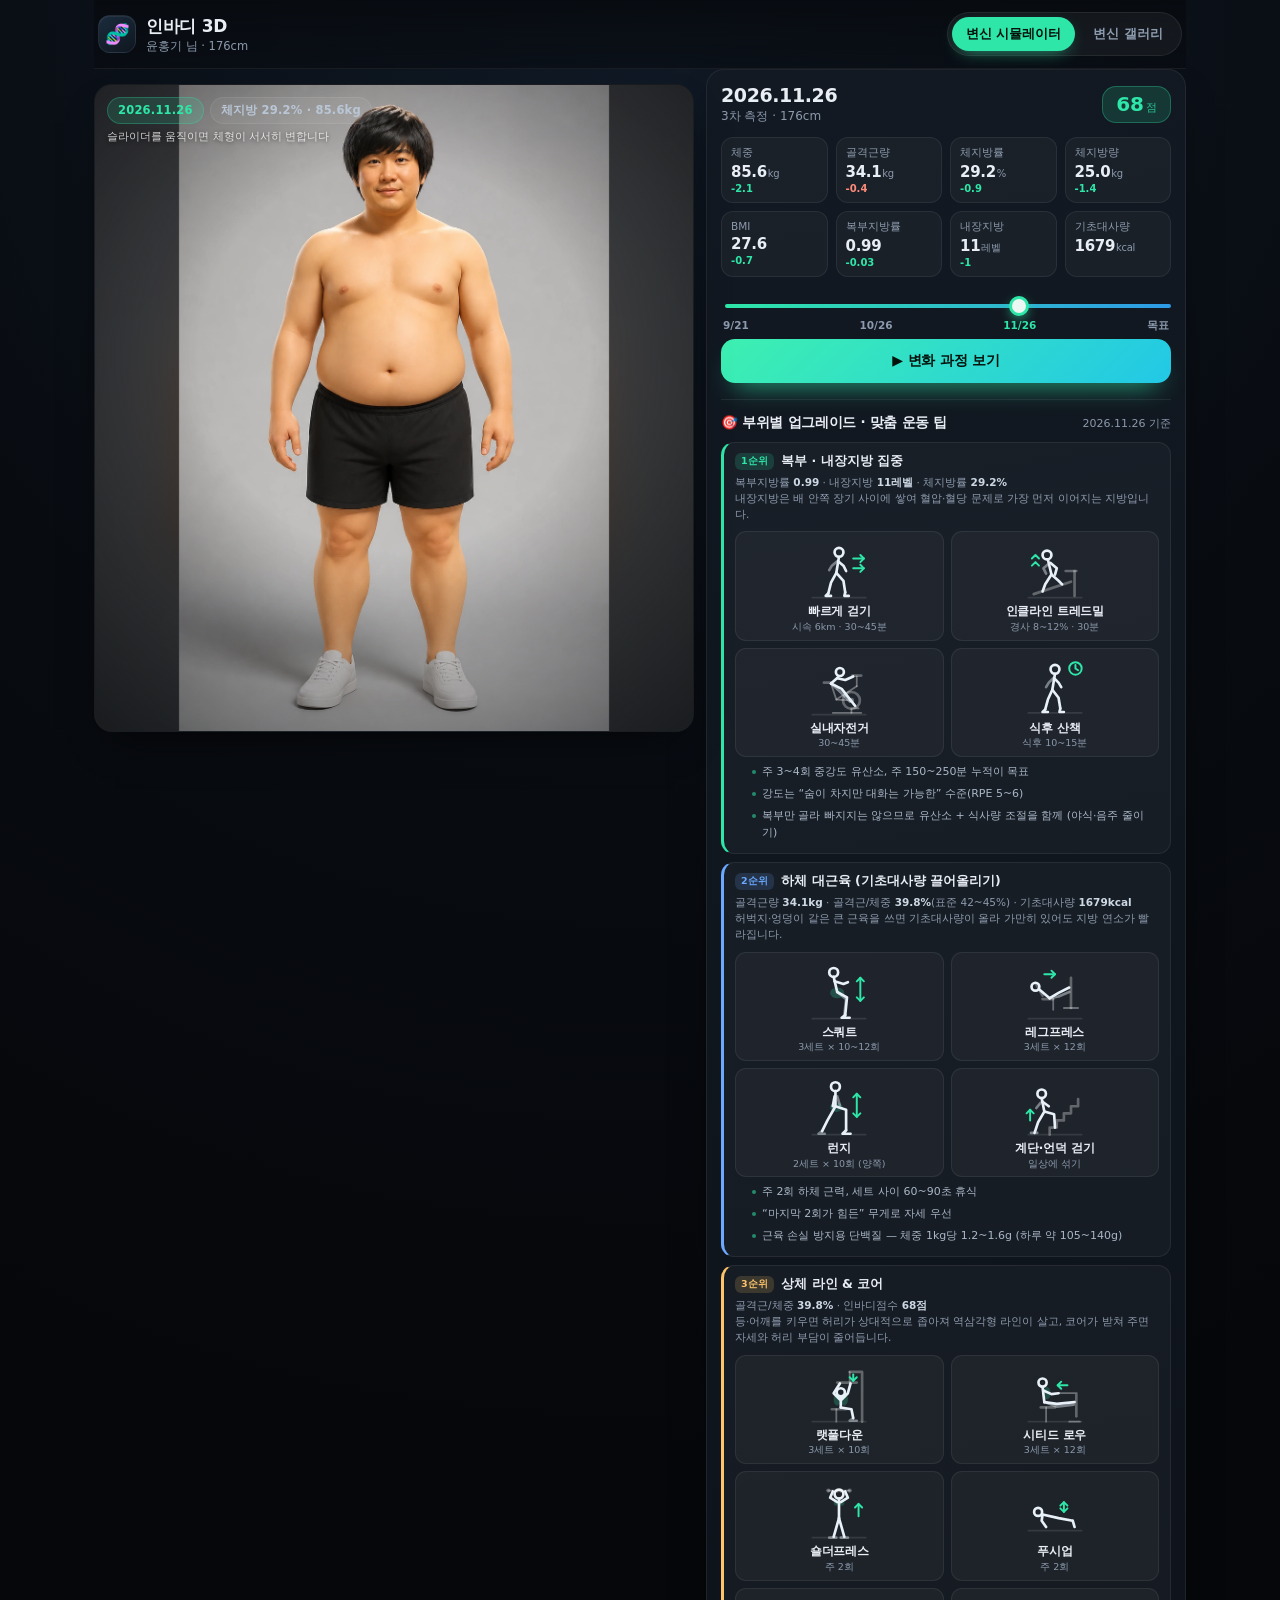
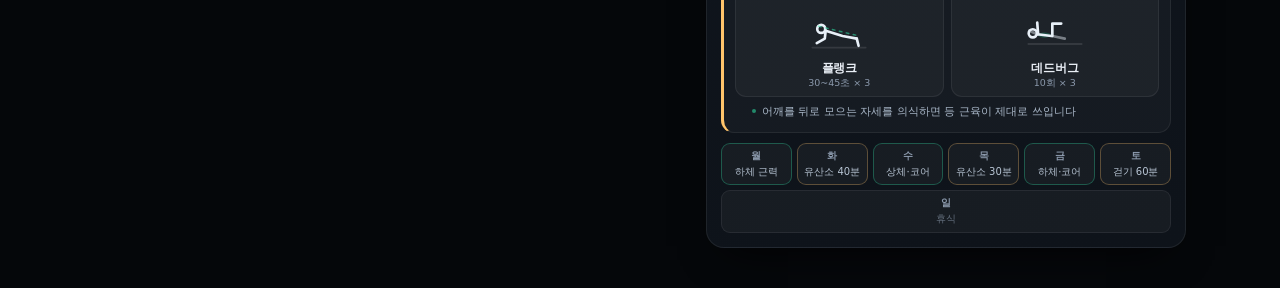
==== index.html @ 856c066e "운동 일러스트 자세 다듬기(자전거·걷기·랫풀다운), 그래프 눈금 정리" ====
<!DOCTYPE html>
<html lang="ko">
<head>
<meta charset="utf-8" />
<meta name="viewport" content="width=device-width, initial-scale=1, viewport-fit=cover" />
<title>인바디 3D · 윤홍기</title>
<meta name="description" content="인바디 기록을 체형 이미지 변화와 변신 갤러리로 확인하는 개인 대시보드" />
<meta name="theme-color" content="#0a0d12" />
<link rel="manifest" href="manifest.json" />
<link rel="icon" href="assets/icon-192.png" />
<link rel="apple-touch-icon" href="assets/apple-touch-icon.png" />
<meta name="apple-mobile-web-app-capable" content="yes" />
<meta name="apple-mobile-web-app-status-bar-style" content="black-translucent" />
<link rel="stylesheet" href="styles.css?v=66" />
</head>
<body>
<div class="app">
  <header class="topbar">
    <div class="brand">
      <div class="logo">🧬</div>
      <div class="brand-text">
        <h1>인바디 3D</h1>
        <p id="brand-sub">윤홍기 님 · 176cm</p>
      </div>
    </div>
    <nav class="tabs" role="tablist">
      <button class="tab active" data-tab="model" role="tab">변신 시뮬레이터</button>
      <button class="tab" data-tab="gallery" role="tab">변신 갤러리</button>
    </nav>
  </header>

  <main>
    <!-- ============ MODE 1 : 변신 시뮬레이터 ============ -->
    <section class="view active" id="view-model">
      <div class="stage" id="stage" data-phase="before">
        <div class="figure" id="figure">
          <img class="figure-ambient" src="assets/body-current.webp" alt="" aria-hidden="true" draggable="false" />
          <img class="figure-img before" src="assets/body-current.webp" alt="9/21·10/26·11/26 체형 이미지" draggable="false" />
          <img class="figure-img after" id="figure-goal" src="assets/body-goal.webp" alt="목표 체형 이미지" draggable="false" />
        </div>
        <div class="stage-overlay">
          <div class="chip-row">
            <span class="pill" id="pill-date">2026.11.26</span>
            <span class="pill ghost" id="pill-shape">체지방 29.2% · 85.6kg</span>
          </div>
          <div class="hint" id="figure-hint">슬라이더를 움직이면 체형이 서서히 변합니다</div>
        </div>
        <div class="loader" id="loader"><span class="spinner"></span>체형 이미지 준비 중…</div>
      </div>

      <div class="panel">
        <div class="record-head">
          <div>
            <div class="record-date" id="record-date">2026.11.26</div>
            <div class="record-label" id="record-label">3차 측정</div>
          </div>
          <div class="score-ring" id="score-ring"><b id="score-value">68</b><span>점</span></div>
        </div>

        <div class="stats" id="stats"></div>

        <div class="timeline">
          <input type="range" id="date-slider" min="0" max="3" step="0.001" value="2" aria-label="날짜 선택" />
          <div class="timeline-labels" id="timeline-labels"></div>
        </div>

        <button class="primary" id="play">▶ 변화 과정 보기</button>

        <div class="tips-card">
          <div class="tips-head">
            <h2>🎯 부위별 업그레이드 · 맞춤 운동 팁</h2>
            <span class="muted" id="tips-for"></span>
          </div>
          <div class="tips-list" id="tips-list"></div>
          <div class="week" id="week-plan"></div>
        </div>
      </div>
    </section>

    <!-- ============ MODE 2 : GALLERY ============ -->
    <section class="view" id="view-gallery">
      <div class="card compare-card">
        <div class="card-head">
          <h2>비포 / 애프터</h2>
          <span class="muted" id="compare-range">87.7kg · 30.1% → 75.0kg · 17.5%</span>
        </div>
        <div class="compare" id="compare" data-side="even">
          <img class="compare-img after" src="assets/body-goal.webp" alt="목표 체형 이미지" draggable="false" />
          <div class="compare-clip" id="compare-clip">
            <img class="compare-img before" src="assets/body-current.webp" alt="현재 체형 이미지" draggable="false" />
          </div>
          <div class="compare-tag before" id="tag-before">비포 87.7kg <em>→</em></div>
          <div class="compare-tag after" id="tag-after"><em>←</em> 애프터 75.0kg</div>
          <div class="compare-handle" id="compare-handle"><span></span></div>
        </div>
        <p class="caption" id="compare-hint">손잡이를 <b>오른쪽으로 밀면 비포(지금 체형)</b>가, <b>왼쪽으로 밀면 애프터(목표 체형)</b>가 넓게 보입니다.</p>
      </div>

      <div class="card">
        <div class="card-head">
          <h2>수치 비교</h2>
          <span class="muted">9/21 → 10/26 → 11/26 → 목표</span>
        </div>
        <div class="table-wrap">
          <table class="cmp-table" id="cmp-table"></table>
        </div>
        <div class="chart-block">
          <div class="chart-head">
            <h3>변화 그래프</h3>
            <span class="muted">지표를 눌러 전환</span>
          </div>
          <div class="chart-tabs" id="chart-tabs" role="tablist"></div>
          <div class="chart-plot" id="chart-plot"></div>
          <div class="chart-sum" id="chart-sum"></div>
        </div>
      </div>

      <div class="card">
        <div class="card-head">
          <h2>날짜별 카드</h2>
          <span class="muted" id="card-count"></span>
        </div>
        <div class="gallery" id="gallery"></div>
      </div>

      <div class="card">
        <div class="card-head">
          <h2>내 기록</h2>
          <div class="row-gap">
            <button class="ghost-btn" id="export-btn">JSON 내보내기</button>
            <button class="ghost-btn" id="add-btn">+ 추가</button>
          </div>
        </div>
        <ul class="record-list" id="record-list"></ul>
        <p class="caption">추가한 기록은 이 기기(localStorage)에 저장됩니다. 내보낸 JSON은 <code>data.json</code>에 붙여 넣으면 모든 기기에 반영됩니다.</p>
      </div>
    </section>
  </main>
</div>

<!-- ============ ADD RECORD SHEET ============ -->
<div class="sheet-backdrop hidden" id="sheet-backdrop">
  <div class="sheet" id="sheet">
    <div class="sheet-head">
      <h2>새 인바디 기록</h2>
      <button class="icon-btn" id="sheet-close" aria-label="닫기">✕</button>
    </div>
    <form id="record-form">
      <label>측정일 <input type="date" name="date" required /></label>
      <div class="grid2">
        <label>체중 (kg) <input type="number" step="0.1" name="weight" required placeholder="85.6" /></label>
        <label>골격근량 (kg) <input type="number" step="0.1" name="skeletalMuscle" required placeholder="34.1" /></label>
        <label>체지방률 (%) <input type="number" step="0.1" name="bodyFatPct" required placeholder="29.2" /></label>
        <label>체지방량 (kg) <input type="number" step="0.1" name="bodyFatMass" placeholder="25.0" /></label>
        <label>BMI <input type="number" step="0.1" name="bmi" placeholder="27.6" /></label>
        <label>인바디점수 <input type="number" step="1" name="score" placeholder="68" /></label>
        <label>복부지방률 <input type="number" step="0.01" name="waistRatio" placeholder="0.99" /></label>
        <label>내장지방레벨 <input type="number" step="1" name="visceralFat" placeholder="11" /></label>
        <label>기초대사량 (kcal) <input type="number" step="1" name="bmr" placeholder="1679" /></label>
      </div>
      <p class="form-hint">비워 둔 항목은 체지방률로 추정해 화면 수치에 반영합니다.</p>
      <button class="primary" type="submit">기록 저장</button>
    </form>
  </div>
</div>

<div class="toast" id="toast"></div>

<script type="module" src="app.js?v=66"></script>
</body>
</html>
---- styles.css ----
:root {
  --bg: #080b10;
  --bg-2: #0e131a;
  --card: #121922;
  --card-2: #172130;
  --line: rgba(255, 255, 255, 0.07);
  --text: #e9eef5;
  --muted: #8c9aad;
  --mint: #2ee6a8;
  --mint-dim: rgba(46, 230, 168, 0.15);
  --coral: #ff8a7a;
  --blue: #6aa9ff;
  --radius: 18px;
  --shadow: 0 18px 40px -20px rgba(0, 0, 0, 0.9);
}

* { box-sizing: border-box; -webkit-tap-highlight-color: transparent; }

html, body {
  margin: 0;
  padding: 0;
  background: radial-gradient(120% 80% at 50% 0%, #101a26 0%, var(--bg) 55%, #05070a 100%);
  color: var(--text);
  font-family: "Pretendard", "Apple SD Gothic Neo", "Noto Sans KR", system-ui, -apple-system, Segoe UI, Roboto, sans-serif;
  min-height: 100%;
  -webkit-font-smoothing: antialiased;
}

body { padding-bottom: env(safe-area-inset-bottom); }

.app { max-width: 1120px; margin: 0 auto; padding: 0 14px 40px; }

/* ---------- top bar ---------- */
.topbar {
  position: sticky;
  top: 0;
  z-index: 20;
  display: flex;
  align-items: center;
  justify-content: space-between;
  gap: 12px;
  padding: calc(12px + env(safe-area-inset-top)) 4px 12px;
  backdrop-filter: blur(14px);
  background: linear-gradient(180deg, rgba(8, 11, 16, 0.94), rgba(8, 11, 16, 0.55));
  border-bottom: 1px solid var(--line);
}

.brand { display: flex; align-items: center; gap: 10px; min-width: 0; }
.logo {
  width: 38px; height: 38px; border-radius: 12px;
  display: grid; place-items: center; font-size: 20px;
  background: linear-gradient(145deg, #1b2c3d, #0f1720);
  border: 1px solid var(--line);
  box-shadow: inset 0 1px 0 rgba(255,255,255,0.06);
}
.brand-text h1 { margin: 0; font-size: 17px; letter-spacing: -0.3px; }
.brand-text p { margin: 1px 0 0; font-size: 11.5px; color: var(--muted); }

.tabs { display: flex; gap: 4px; padding: 4px; border-radius: 999px; background: rgba(255,255,255,0.05); border: 1px solid var(--line); }
.tab {
  border: 0; background: transparent; color: var(--muted);
  font: inherit; font-size: 13px; font-weight: 600;
  padding: 8px 14px; border-radius: 999px; cursor: pointer; white-space: nowrap;
  transition: color .18s, background .18s;
}
.tab.active { color: #04120c; background: var(--mint); box-shadow: 0 6px 18px -8px rgba(46,230,168,0.8); }

/* ---------- views ---------- */
.view { display: none; animation: fade .28s ease; }
.view.active { display: block; }
@keyframes fade { from { opacity: 0; transform: translateY(6px); } to { opacity: 1; transform: none; } }

/* ---------- 뷰어 stage (체형 이미지 변신) ---------- */
#view-model.active { display: grid; gap: 12px; }

.stage {
  position: relative;
  height: 52vh;
  min-height: 320px;
  border-radius: var(--radius);
  overflow: hidden;
  background: radial-gradient(65% 65% at 50% 30%, #16212e 0%, #0b1017 60%, #070a0e 100%);
  border: 1px solid var(--line);
  box-shadow: var(--shadow);
}
/* 체형 이미지: 같은 프레임의 두 이미지를 겹쳐 두고 opacity로 변신 */
.figure { position: absolute; inset: 0; overflow: hidden; }
.figure-ambient {
  position: absolute; inset: -10%;
  width: 120%; height: 120%;
  object-fit: cover; object-position: center 30%;
  filter: blur(26px) saturate(1.05) brightness(0.5);
  transform: scale(1.04);
  opacity: 0.6;
  pointer-events: none;
}
.figure::after {
  content: ""; position: absolute; inset: 0;
  background: radial-gradient(78% 72% at 50% 42%, rgba(7,10,14,0) 42%, rgba(7,10,14,0.6) 100%);
  pointer-events: none;
}
.figure-img {
  position: absolute; inset: 0;
  width: 100%; height: 100%;
  object-fit: contain; object-position: center bottom;
  transform-origin: 50% 94%;
  animation: breathe 6.4s ease-in-out infinite;
  will-change: opacity, transform;
  user-select: none; -webkit-user-drag: none;
}
.figure-img.after { opacity: 0; }
@keyframes breathe {
  0%, 100% { transform: scale(1) translateY(0); }
  50% { transform: scale(1.006) translateY(-0.25%); }
}
@media (prefers-reduced-motion: reduce) { .figure-img { animation: none; } }

.stage-overlay { position: absolute; inset: 12px 12px auto 12px; display: flex; flex-direction: column; gap: 6px; pointer-events: none; }
.chip-row { display: flex; gap: 6px; flex-wrap: wrap; }
.pill {
  font-size: 11.5px; font-weight: 700; letter-spacing: .2px;
  padding: 5px 10px; border-radius: 999px;
  background: rgba(46,230,168,0.14); color: var(--mint);
  border: 1px solid rgba(46,230,168,0.28);
}
.pill.ghost { background: rgba(255,255,255,0.05); color: #b9c6d6; border-color: var(--line); }
.hint { font-size: 10.5px; color: rgba(255,255,255,0.78); text-shadow: 0 1px 4px rgba(0,0,0,0.6); }

.loader {
  position: absolute; inset: 0; display: grid; place-items: center; gap: 10px;
  grid-auto-flow: row; align-content: center;
  font-size: 12.5px; color: var(--muted);
  background: rgba(7, 10, 14, 0.72);
  transition: opacity .5s; pointer-events: none;
}
.loader.hidden { opacity: 0; visibility: hidden; transition: opacity .5s, visibility .5s; }
.spinner {
  width: 26px; height: 26px; border-radius: 50%;
  border: 2px solid rgba(255,255,255,0.12); border-top-color: var(--mint);
  animation: spin 0.9s linear infinite;
}
@keyframes spin { to { transform: rotate(360deg); } }

/* ---------- panel ---------- */
.panel {
  background: linear-gradient(170deg, var(--card), var(--bg-2));
  border: 1px solid var(--line);
  border-radius: var(--radius);
  padding: 14px;
  box-shadow: var(--shadow);
}

.record-head { display: flex; align-items: center; justify-content: space-between; gap: 10px; margin-bottom: 12px; }
.record-date { font-size: 19px; font-weight: 800; letter-spacing: -0.4px; }
.record-label { font-size: 12px; color: var(--muted); margin-top: 2px; }

.score-ring {
  display: flex; align-items: baseline; gap: 2px;
  padding: 7px 13px; border-radius: 14px;
  background: var(--mint-dim);
  border: 1px solid rgba(46,230,168,0.3);
  color: var(--mint);
}
.score-ring b { font-size: 20px; line-height: 1; }
.score-ring span { font-size: 11px; color: rgba(46,230,168,0.8); }

.stats { display: grid; grid-template-columns: repeat(4, 1fr); gap: 8px; }
.stat {
  background: rgba(255,255,255,0.035);
  border: 1px solid var(--line);
  border-radius: 12px;
  padding: 8px 9px;
}
.stat .k { font-size: 10.5px; color: var(--muted); }
.stat .v { font-size: 15px; font-weight: 700; margin-top: 3px; letter-spacing: -0.3px; }
.stat .v small { font-size: 10px; font-weight: 500; color: var(--muted); margin-left: 1px; }
.stat .d { font-size: 10px; font-weight: 600; margin-top: 2px; }
.down { color: var(--mint); }
.up { color: var(--coral); }
.est { color: rgba(140,154,173,0.75); font-size: 9.5px; margin-left: 2px; }

/* ---------- timeline ---------- */
.timeline { margin: 16px 2px 6px; }
input[type="range"] {
  -webkit-appearance: none; appearance: none;
  width: 100%; height: 4px; border-radius: 99px;
  background: linear-gradient(90deg, var(--mint), #2e9ae6);
  outline: none;
}
input[type="range"]::-webkit-slider-thumb {
  -webkit-appearance: none; appearance: none;
  width: 20px; height: 20px; border-radius: 50%;
  background: #eaf7f2; border: 3px solid var(--mint);
  box-shadow: 0 4px 12px -2px rgba(46,230,168,0.7);
  cursor: pointer;
}
input[type="range"]::-moz-range-thumb {
  width: 16px; height: 16px; border-radius: 50%;
  background: #eaf7f2; border: 3px solid var(--mint); cursor: pointer;
}
.timeline-labels { display: flex; justify-content: space-between; margin-top: 7px; }
.timeline-labels span { font-size: 10.5px; color: var(--muted); font-weight: 600; }
.timeline-labels span.on { color: var(--mint); }

/* ---------- buttons ---------- */
.primary {
  display: block; width: 100%;
  border: 0; border-radius: 14px;
  padding: 13px; font: inherit; font-size: 14px; font-weight: 800; letter-spacing: -0.2px;
  color: #04120c; cursor: pointer;
  background: linear-gradient(135deg, #3df0b0, #22c8e6);
  box-shadow: 0 14px 26px -14px rgba(46,230,168,0.9);
  transition: transform .15s, filter .15s;
}
.primary:active { transform: scale(0.99); filter: brightness(0.95); }
.primary.playing { background: linear-gradient(135deg, #ffb36b, #ff8a7a); color: #1a0b06; }

.ghost-btn {
  border: 1px solid var(--line); background: rgba(255,255,255,0.04);
  color: #c3cfdd; font: inherit; font-size: 11.5px; font-weight: 600;
  padding: 6px 10px; border-radius: 9px; cursor: pointer;
}
.icon-btn { border: 0; background: transparent; color: var(--muted); font-size: 16px; cursor: pointer; padding: 4px 8px; }

/* ---------- 맞춤 운동 팁 ---------- */
.tips-card {
  margin-top: 16px;
  padding-top: 14px;
  border-top: 1px solid var(--line);
}
.tips-head { display: flex; align-items: baseline; justify-content: space-between; gap: 8px; margin-bottom: 10px; }
.tips-head h2 { margin: 0; font-size: 13.5px; letter-spacing: -0.3px; }
.tips-list { display: grid; gap: 8px; }

.tip {
  border: 1px solid var(--line);
  border-radius: 13px;
  padding: 10px 11px;
  background: rgba(255,255,255,0.03);
  border-left: 3px solid var(--mint);
}
.tip.p2 { border-left-color: #6aa9ff; }
.tip.p3 { border-left-color: #ffc46b; }
.tip.p0 { border-left-color: rgba(155,170,190,0.5); }
.tip-top { display: flex; align-items: center; gap: 7px; }
.tip-rank {
  font-size: 9.5px; font-weight: 800; letter-spacing: .2px;
  padding: 2px 6px; border-radius: 6px;
  background: rgba(46,230,168,0.16); color: var(--mint);
}
.tip.p2 .tip-rank { background: rgba(106,169,255,0.16); color: var(--blue); }
.tip.p3 .tip-rank { background: rgba(255,196,107,0.16); color: #ffc46b; }
.tip.p0 .tip-rank { background: rgba(155,170,190,0.14); color: #b9c6d6; }
.tip-title { font-size: 12.5px; font-weight: 700; }
.tip-why { font-size: 10.5px; color: var(--muted); margin: 5px 0 0; line-height: 1.5; }
.tip-why b { color: #cdd8e5; font-weight: 700; }
.tip ul { margin: 6px 0 0; padding-left: 15px; }
.tip li { font-size: 11.5px; line-height: 1.62; color: #c8d3e0; margin-bottom: 2px; }
.tip li::marker { color: rgba(46,230,168,0.65); }

.week { display: flex; gap: 5px; margin-top: 10px; flex-wrap: wrap; }
.week span {
  flex: 1 1 68px; min-width: 68px;
  font-size: 10px; text-align: center; line-height: 1.35;
  padding: 6px 4px; border-radius: 9px;
  background: rgba(255,255,255,0.04); border: 1px solid var(--line); color: #b7c4d3;
}
.week span b { display: block; font-size: 9.5px; color: var(--muted); font-weight: 700; margin-bottom: 2px; }
.week span.rest { color: rgba(150,165,185,0.6); }
.week span.cardio { border-color: rgba(255,196,107,0.3); }
.week span.strength { border-color: rgba(46,230,168,0.3); }

/* ---------- gallery ---------- */
#view-gallery.active { display: grid; gap: 12px; }
.card {
  background: linear-gradient(170deg, var(--card), var(--bg-2));
  border: 1px solid var(--line);
  border-radius: var(--radius);
  padding: 14px;
  box-shadow: var(--shadow);
}
.card-head { display: flex; align-items: baseline; justify-content: space-between; gap: 10px; margin-bottom: 12px; }
.card-head h2 { margin: 0; font-size: 15px; letter-spacing: -0.3px; }
.muted { font-size: 11px; color: var(--muted); }
.row-gap { display: flex; gap: 6px; }
.caption { margin: 10px 2px 0; font-size: 11px; line-height: 1.55; color: var(--muted); }
.caption code { background: rgba(255,255,255,0.07); padding: 1px 5px; border-radius: 5px; font-size: 10.5px; }

.compare {
  position: relative;
  width: 100%;
  aspect-ratio: 3 / 3.6;
  max-height: 68vh;
  border-radius: 14px;
  overflow: hidden;
  background: #10161d;
  border: 1px solid var(--line);
  user-select: none;
  touch-action: pan-y;
}
.compare-img {
  position: absolute; inset: 0;
  width: 100%; height: 100%;
  object-fit: cover; object-position: center top;
  pointer-events: none;
}
.compare-clip {
  position: absolute; inset: 0;
  clip-path: inset(0 50% 0 0);
  will-change: clip-path;
}
.compare-tag {
  position: absolute; bottom: 12px;
  font-size: 11px; font-weight: 800;
  padding: 5px 10px; border-radius: 999px;
  backdrop-filter: blur(8px);
  transition: box-shadow .2s, transform .2s, opacity .2s;
}
.compare-tag em { font-style: normal; opacity: .85; margin: 0 1px; }
.compare-tag.before { left: 12px; background: rgba(255,138,122,0.22); color: #ffc4ba; border: 1px solid rgba(255,138,122,0.4); }
.compare-tag.after { right: 12px; background: rgba(46,230,168,0.2); color: #9df3d3; border: 1px solid rgba(46,230,168,0.4); }
.compare[data-side="before"] .compare-tag.before { box-shadow: 0 0 0 2px rgba(255,138,122,0.55); transform: scale(1.04); }
.compare[data-side="after"] .compare-tag.after { box-shadow: 0 0 0 2px rgba(46,230,168,0.55); transform: scale(1.04); }
.caption b { color: #cdd8e5; font-weight: 700; }
.compare-handle {
  position: absolute; top: 0; bottom: 0; left: 50%;
  width: 3px; background: rgba(255,255,255,0.85);
  transform: translateX(-50%);
  cursor: ew-resize;
  box-shadow: 0 0 18px rgba(0,0,0,0.5);
}

.compare-handle span {
  position: absolute; top: 50%; left: 50%;
  width: 42px; height: 42px; border-radius: 50%;
  transform: translate(-50%, -50%);
  background: rgba(255,255,255,0.94);
  color: #0a0d12; font-size: 15px; font-weight: 800;
  display: grid; place-items: center;
  box-shadow: 0 8px 20px -6px rgba(0,0,0,0.8);
}
.compare-handle span::before { content: "⇆"; }

/* table */
.table-wrap { overflow-x: auto; }
.cmp-table { width: 100%; border-collapse: collapse; font-size: 12px; }
.cmp-table th, .cmp-table td { padding: 8px 6px; text-align: right; white-space: nowrap; }
.cmp-table th:first-child, .cmp-table td:first-child { text-align: left; color: var(--muted); font-weight: 500; }
.cmp-table thead th { font-size: 11px; color: var(--muted); font-weight: 600; border-bottom: 1px solid var(--line); }
.cmp-table tbody tr + tr td { border-top: 1px solid rgba(255,255,255,0.04); }
.cmp-table td.goal { color: var(--mint); font-weight: 700; }
.cmp-table .delta-good { color: var(--mint); font-size: 10.5px; }
.cmp-table .delta-bad { color: var(--coral); font-size: 10.5px; }

/* gallery cards */
.gallery { display: grid; gap: 10px; }
.g-card {
  display: grid; grid-template-columns: 96px 1fr; gap: 12px;
  background: rgba(255,255,255,0.03);
  border: 1px solid var(--line);
  border-radius: 14px; padding: 10px;
}
.g-thumb {
  position: relative; width: 96px; height: 128px; border-radius: 10px; overflow: hidden;
  background: linear-gradient(160deg, #1b2634, #0c1219);
  display: grid; place-items: center;
}
.g-thumb img { width: 100%; height: 100%; object-fit: cover; object-position: center 20%; }
.g-thumb .ph { font-size: 10px; color: var(--muted); text-align: center; padding: 6px; line-height: 1.4; }
.g-body { min-width: 0; display: flex; flex-direction: column; justify-content: center; gap: 4px; }
.g-date { font-size: 13px; font-weight: 800; }
.g-sub { font-size: 10.5px; color: var(--muted); }
.g-metrics { display: flex; flex-wrap: wrap; gap: 5px; margin-top: 3px; }
.g-metrics span {
  font-size: 10.5px; font-weight: 600; color: #c8d4e2;
  background: rgba(255,255,255,0.055); border: 1px solid var(--line);
  padding: 3px 7px; border-radius: 7px;
}
.g-metrics span.hl { color: var(--mint); border-color: rgba(46,230,168,0.3); background: rgba(46,230,168,0.1); }

/* record list */
.record-list { list-style: none; margin: 0; padding: 0; display: grid; gap: 6px; }
.record-list li {
  display: flex; align-items: center; justify-content: space-between; gap: 8px;
  font-size: 12px; padding: 9px 10px; border-radius: 10px;
  background: rgba(255,255,255,0.03); border: 1px solid var(--line);
}
.record-list .r-date { font-weight: 700; }
.record-list .r-meta { color: var(--muted); font-size: 11px; }
.record-list .del { border: 0; background: transparent; color: var(--muted); cursor: pointer; font-size: 13px; }
.badge-local { font-size: 9.5px; color: var(--blue); border: 1px solid rgba(106,169,255,0.35); background: rgba(106,169,255,0.1); padding: 1px 5px; border-radius: 5px; margin-left: 5px; }

/* sheet */
.sheet-backdrop {
  position: fixed; inset: 0; z-index: 60;
  background: rgba(0,0,0,0.6); backdrop-filter: blur(3px);
  display: flex; align-items: flex-end; justify-content: center;
}
.sheet-backdrop.hidden { display: none; }
.sheet {
  width: 100%; max-width: 480px;
  max-height: 90vh; overflow-y: auto;
  background: linear-gradient(170deg, #141c26, #0b1016);
  border: 1px solid var(--line);
  border-radius: 22px 22px 0 0;
  padding: 18px 16px calc(20px + env(safe-area-inset-bottom));
  animation: up .25s ease;
}
@keyframes up { from { transform: translateY(30px); opacity: .5; } to { transform: none; opacity: 1; } }
.sheet-head { display: flex; align-items: center; justify-content: space-between; margin-bottom: 12px; }
.sheet-head h2 { margin: 0; font-size: 16px; }
#record-form label { display: block; font-size: 11.5px; color: var(--muted); margin-bottom: 9px; }
#record-form input {
  display: block; width: 100%; margin-top: 4px;
  background: rgba(255,255,255,0.055); border: 1px solid var(--line);
  border-radius: 10px; padding: 10px 11px;
  color: var(--text); font: inherit; font-size: 13px;
}
#record-form input:focus { outline: none; border-color: rgba(46,230,168,0.5); background: rgba(46,230,168,0.06); }
.grid2 { display: grid; grid-template-columns: 1fr 1fr; gap: 0 10px; }
.form-hint { font-size: 10.5px; color: var(--muted); margin: 2px 0 14px; line-height: 1.5; }

/* toast */
.toast {
  position: fixed; left: 50%; bottom: 24px; transform: translate(-50%, 20px);
  background: rgba(20, 28, 38, 0.96); border: 1px solid rgba(46,230,168,0.3);
  color: var(--text); font-size: 12.5px; font-weight: 600;
  padding: 10px 16px; border-radius: 999px;
  opacity: 0; pointer-events: none; transition: opacity .25s, transform .25s;
  z-index: 80; box-shadow: var(--shadow);
}
.toast.show { opacity: 1; transform: translate(-50%, 0); }

/* ---------- desktop ---------- */
@media (min-width: 860px) {
  #view-model.active { grid-template-columns: 1.25fr 1fr; align-items: start; }
  .stage { height: 72vh; min-height: 520px; position: sticky; top: 84px; }
  #view-gallery.active { grid-template-columns: 1fr 1fr; align-items: start; }
  .compare-card { grid-row: span 2; }
  .compare { max-height: 74vh; }
  .stats { grid-template-columns: repeat(4, 1fr); }
}

/* ---------- 운동 동작 일러스트 (v65) ---------- */
.move-grid {
  display: grid;
  grid-template-columns: repeat(2, minmax(0, 1fr));
  gap: 7px;
  margin-top: 9px;
}
.move {
  display: flex; flex-direction: column; align-items: center; text-align: center;
  gap: 1px; padding: 7px 5px 6px;
  border-radius: 11px;
  background: rgba(255,255,255,0.035);
  border: 1px solid var(--line);
}
.move-art { width: 56px; height: 56px; display: grid; place-items: center; }
.move-art svg { display: block; width: 100%; height: 100%; }
.move-name { font-size: 11.5px; font-weight: 700; letter-spacing: -0.2px; line-height: 1.3; }
.move-reps { font-size: 9.5px; color: var(--muted); line-height: 1.35; }
.tip-notes { list-style: none; margin: 9px 0 0; padding: 0; display: grid; gap: 3px; }
.tip-notes li {
  position: relative; padding-left: 12px;
  font-size: 11px; line-height: 1.55; color: #a9b7c8;
}
.tip-notes li::before {
  content: ""; position: absolute; left: 2px; top: 6.5px;
  width: 4px; height: 4px; border-radius: 50%;
  background: rgba(46,230,168,0.55);
}

/* ---------- 수치 변화 그래프 (v65) ---------- */
.chart-block { margin-top: 16px; padding-top: 13px; border-top: 1px solid var(--line); }
.chart-head { display: flex; align-items: baseline; justify-content: space-between; gap: 8px; margin-bottom: 8px; }
.chart-head h3 { margin: 0; font-size: 13px; letter-spacing: -0.3px; }
.chart-tabs {
  display: flex; gap: 5px; overflow-x: auto; scrollbar-width: none;
  margin: 0 -1px 8px; padding-bottom: 1px;
}
.chart-tabs::-webkit-scrollbar { display: none; }
.chart-tab {
  flex: 0 0 auto;
  border: 1px solid var(--line); background: rgba(255,255,255,0.04);
  color: #a9b7c8; font: inherit; font-size: 11px; font-weight: 600;
  padding: 5px 10px; border-radius: 999px; cursor: pointer; white-space: nowrap;
  transition: color .16s, background .16s, border-color .16s;
}
.chart-tab.on {
  color: #04120c; background: var(--mint); border-color: transparent; font-weight: 800;
  box-shadow: 0 6px 16px -10px rgba(46,230,168,0.9);
}
.chart-plot { width: 100%; min-height: 150px; }
.chart-plot svg { display: block; width: 100%; height: auto; animation: fade .28s ease; }
.chart-empty { margin: 22px 0; font-size: 11.5px; color: var(--muted); text-align: center; }
.chart-sum {
  display: flex; flex-wrap: wrap; align-items: center; gap: 6px;
  margin-top: 7px; font-size: 11px; color: var(--muted);
}
.chart-sum b { color: #d7e2ee; font-weight: 700; }
.chart-sum .delta { font-size: 10.5px; font-weight: 800; padding: 2px 7px; border-radius: 7px; }
.chart-sum .delta.good { color: var(--mint); background: rgba(46,230,168,0.12); }
.chart-sum .delta.bad { color: var(--coral); background: rgba(255,138,122,0.12); }
.chart-sum .goal {
  font-size: 10.5px; font-weight: 600;
  color: #9dc0ff; padding: 2px 7px; border-radius: 7px;
  border: 1px dashed rgba(106,169,255,0.45);
}

@media (min-width: 860px) {
  .move-art { width: 64px; height: 64px; }
  .move-name { font-size: 12px; }
}
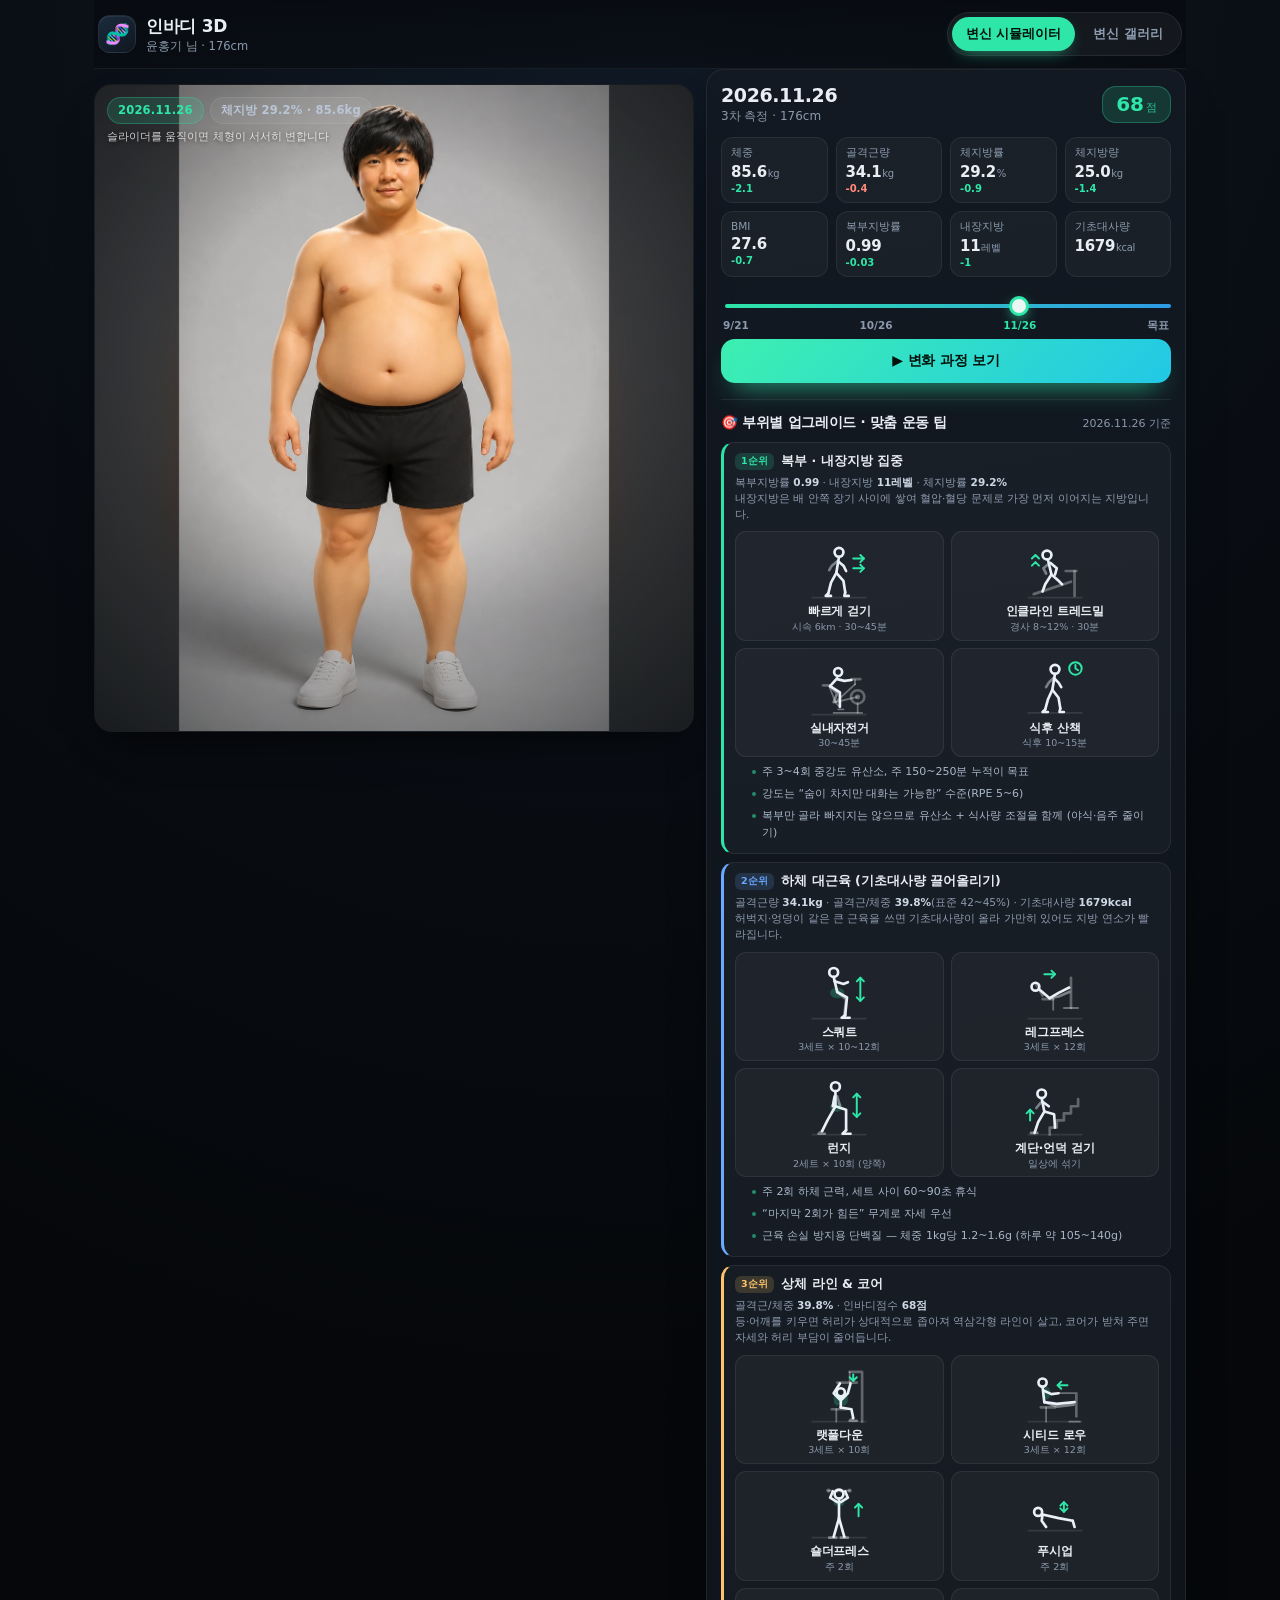
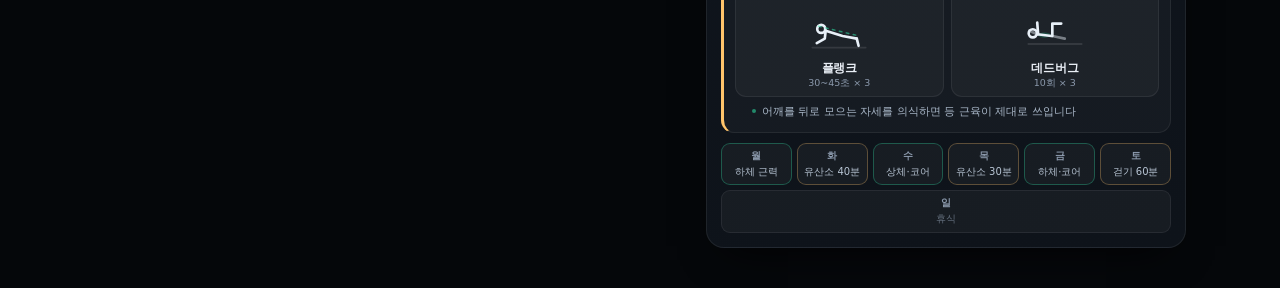
==== commit d07346bb: "모바일에서 카드가 화면 밖으로 넘치던 폭 문제 수정, 실내자전거 일러스트 정리" ====
--- a/index.html
+++ b/index.html
@@ -11,7 +11,7 @@
 <link rel="apple-touch-icon" href="assets/apple-touch-icon.png" />
 <meta name="apple-mobile-web-app-capable" content="yes" />
 <meta name="apple-mobile-web-app-status-bar-style" content="black-translucent" />
-<link rel="stylesheet" href="styles.css?v=66" />
+<link rel="stylesheet" href="styles.css?v=67" />
 </head>
 <body>
 <div class="app">
@@ -166,6 +166,6 @@
 
 <div class="toast" id="toast"></div>
 
-<script type="module" src="app.js?v=66"></script>
+<script type="module" src="app.js?v=67"></script>
 </body>
 </html>
--- a/styles.css
+++ b/styles.css
@@ -511,3 +511,6 @@
   .move-art { width: 64px; height: 64px; }
   .move-name { font-size: 12px; }
 }
+
+/* 카드가 표 때문에 화면 밖으로 넓어지지 않게 (표는 카드 안에서 가로 스크롤) */
+.card { min-width: 0; }
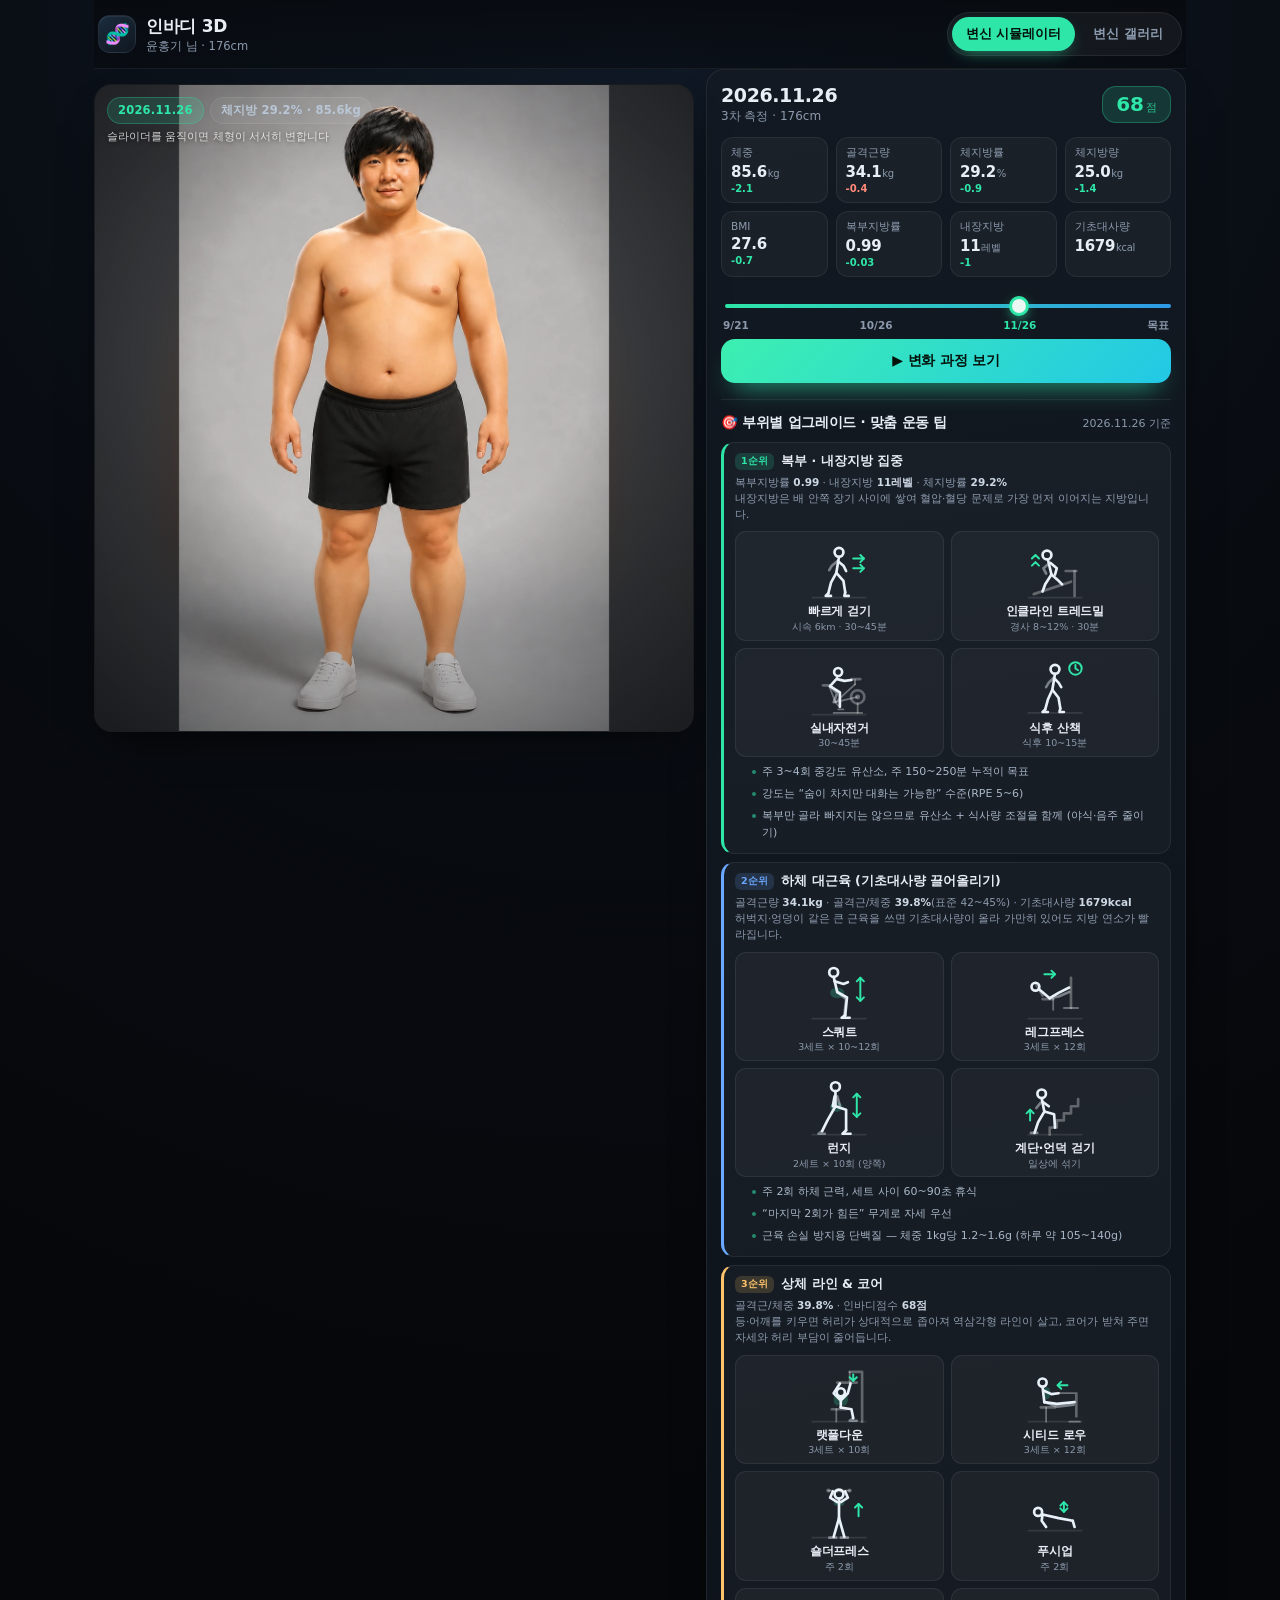
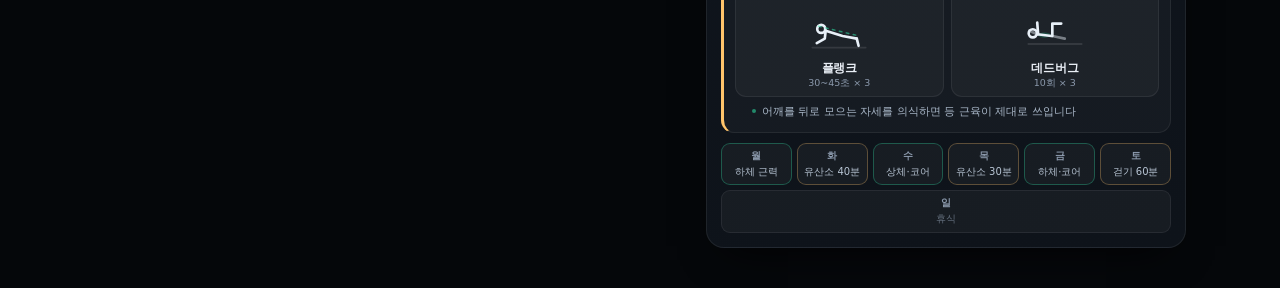
==== commit 66dab53a: "체형 이미지를 11/26 측정(85.6kg·29.2%) 기준으로 교체, 캐시 버전 갱신" ====
--- a/index.html
+++ b/index.html
@@ -11,7 +11,7 @@
 <link rel="apple-touch-icon" href="assets/apple-touch-icon.png" />
 <meta name="apple-mobile-web-app-capable" content="yes" />
 <meta name="apple-mobile-web-app-status-bar-style" content="black-translucent" />
-<link rel="stylesheet" href="styles.css?v=67" />
+<link rel="stylesheet" href="styles.css?v=69" />
 </head>
 <body>
 <div class="app">
@@ -35,7 +35,7 @@
       <div class="stage" id="stage" data-phase="before">
         <div class="figure" id="figure">
           <img class="figure-ambient" src="assets/body-current.webp" alt="" aria-hidden="true" draggable="false" />
-          <img class="figure-img before" src="assets/body-current.webp" alt="9/21·10/26·11/26 체형 이미지" draggable="false" />
+          <img class="figure-img before" src="assets/body-current.webp" alt="11/26 실측 체형 이미지" draggable="false" />
           <img class="figure-img after" id="figure-goal" src="assets/body-goal.webp" alt="목표 체형 이미지" draggable="false" />
         </div>
         <div class="stage-overlay">
@@ -89,7 +89,7 @@
           <div class="compare-clip" id="compare-clip">
             <img class="compare-img before" src="assets/body-current.webp" alt="현재 체형 이미지" draggable="false" />
           </div>
-          <div class="compare-tag before" id="tag-before">비포 87.7kg <em>→</em></div>
+          <div class="compare-tag before" id="tag-before">비포 85.6kg <em>→</em></div>
           <div class="compare-tag after" id="tag-after"><em>←</em> 애프터 75.0kg</div>
           <div class="compare-handle" id="compare-handle"><span></span></div>
         </div>
@@ -166,6 +166,6 @@
 
 <div class="toast" id="toast"></div>
 
-<script type="module" src="app.js?v=67"></script>
+<script type="module" src="app.js?v=69"></script>
 </body>
 </html>
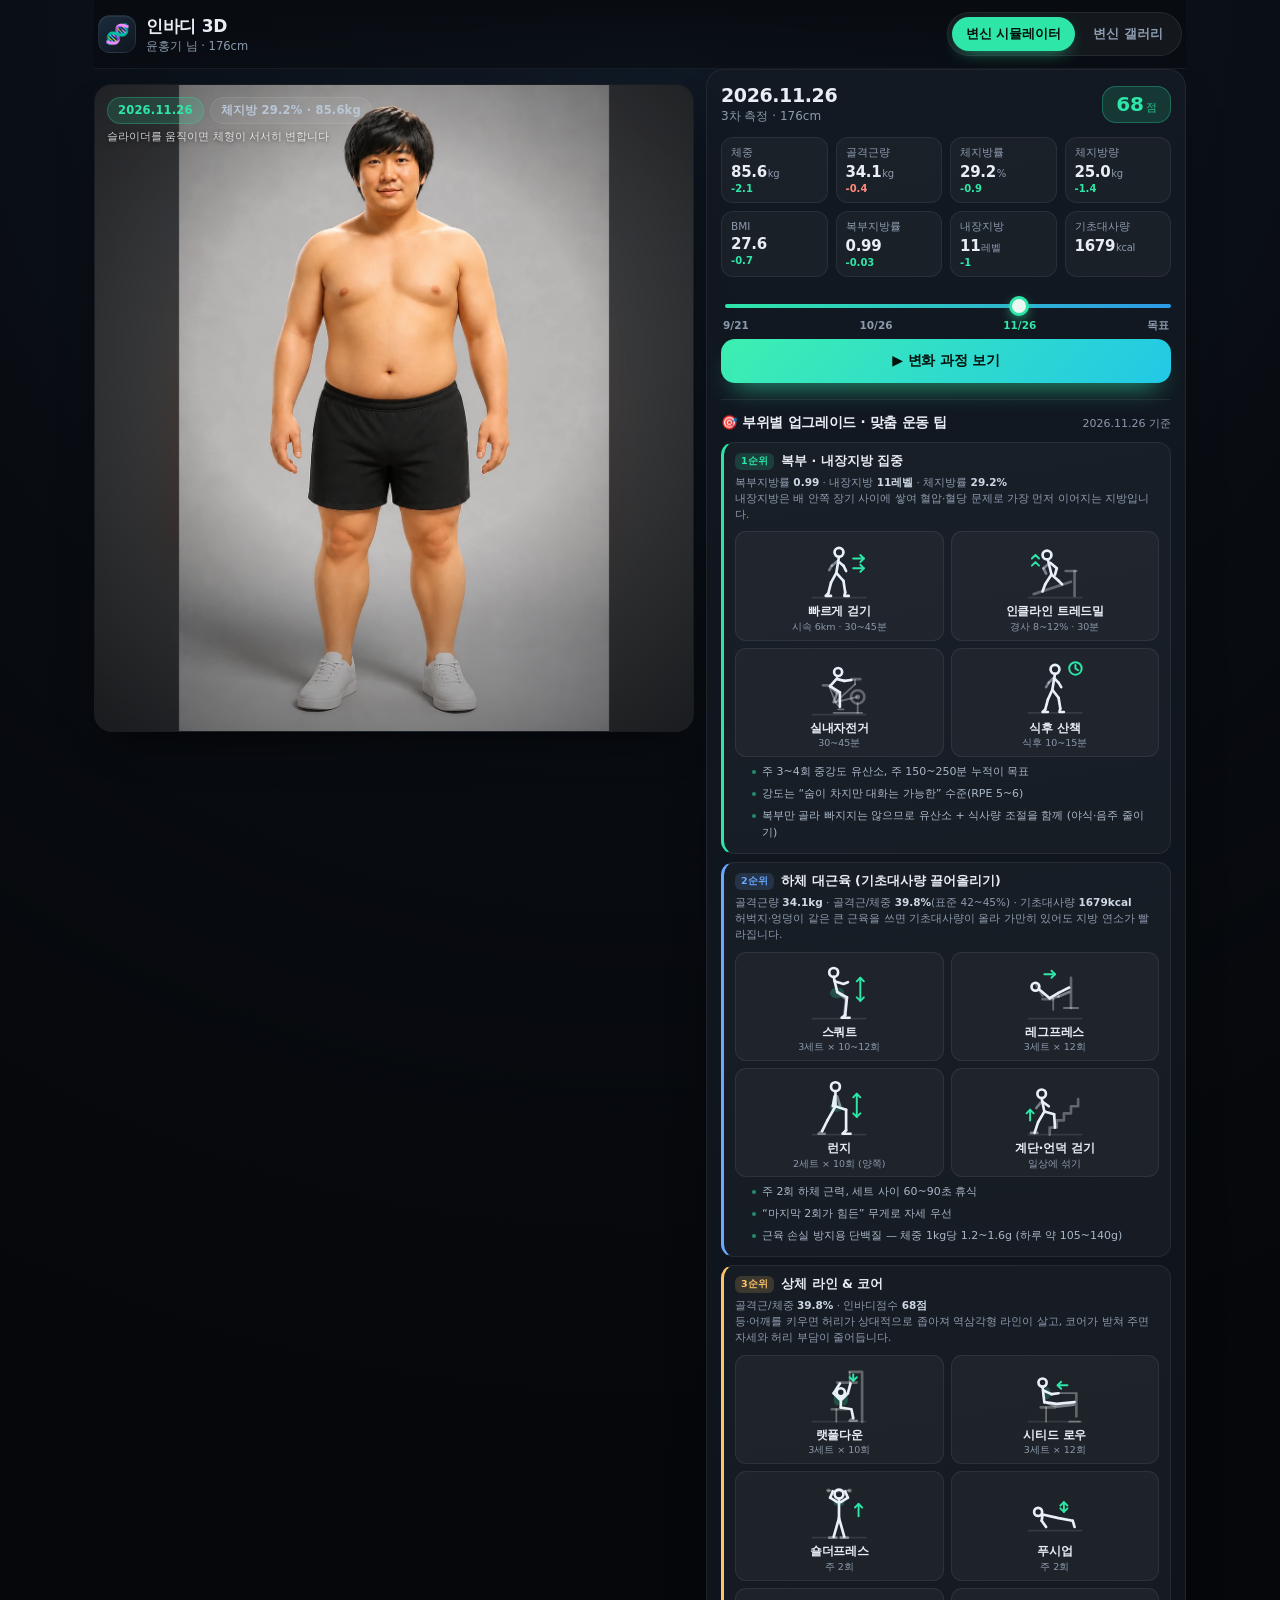
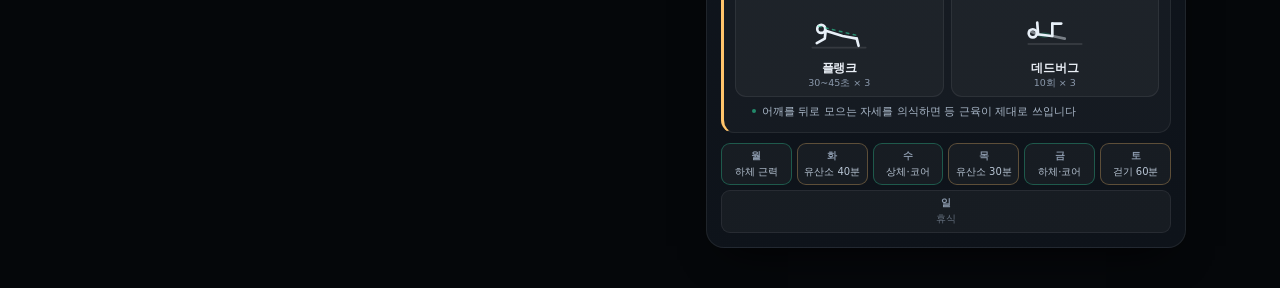
==== commit 15dc4571: "운동 동작 일러스트에 관절 리깅·CSS 애니메이션 추가, 캐시 버전 v70/v10 갱신" ====
--- a/index.html
+++ b/index.html
@@ -11,7 +11,7 @@
 <link rel="apple-touch-icon" href="assets/apple-touch-icon.png" />
 <meta name="apple-mobile-web-app-capable" content="yes" />
 <meta name="apple-mobile-web-app-status-bar-style" content="black-translucent" />
-<link rel="stylesheet" href="styles.css?v=69" />
+<link rel="stylesheet" href="styles.css?v=70" />
 </head>
 <body>
 <div class="app">
@@ -166,6 +166,6 @@
 
 <div class="toast" id="toast"></div>
 
-<script type="module" src="app.js?v=69"></script>
+<script type="module" src="app.js?v=70"></script>
 </body>
 </html>
--- a/styles.css
+++ b/styles.css
@@ -514,3 +514,256 @@
 
 /* 카드가 표 때문에 화면 밖으로 넓어지지 않게 (표는 카드 안에서 가로 스크롤) */
 .card { min-width: 0; }
+
+/* =========================================================
+   운동 동작 애니메이션 (v70)
+   - moves.js의 관절 <g>를 회전·이동시켜 실제 동작처럼 무한 반복
+   - transform-origin은 72×72 뷰박스 좌표(관절 위치)
+   - prefers-reduced-motion 사용자는 정지 그림으로
+   ========================================================= */
+.move-art svg [class] { transform-box: view-box; }
+
+/* 화살표: 동작 방향으로 살짝 맥동 */
+.mv .arw { animation: arwPulse 1.9s ease-in-out infinite; }
+@keyframes arwPulse { 0%, 100% { opacity: .5; } 50% { opacity: 1; } }
+.mv .arw-r { animation: nudgeR 1.7s ease-in-out infinite; }
+.mv .arw-l { animation: nudgeL 1.7s ease-in-out infinite; }
+.mv .arw-u { animation: nudgeU 1.6s ease-in-out infinite; }
+.mv .arw-d { animation: nudgeD 1.6s ease-in-out infinite; }
+.mv .arw-b { animation: nudgeB 1.7s ease-in-out infinite; }
+@keyframes nudgeR {
+  0%, 100% { transform: translateX(-1.2px); opacity: .5; }
+  50% { transform: translateX(1.4px); opacity: 1; }
+}
+@keyframes nudgeL {
+  0%, 100% { transform: translateX(1.2px); opacity: .5; }
+  50% { transform: translateX(-1.4px); opacity: 1; }
+}
+@keyframes nudgeU {
+  0%, 100% { transform: translateY(1.4px); opacity: .5; }
+  50% { transform: translateY(-1.4px); opacity: 1; }
+}
+@keyframes nudgeD {
+  0%, 100% { transform: translateY(-1.2px); opacity: .5; }
+  50% { transform: translateY(1.2px); opacity: 1; }
+}
+@keyframes nudgeB {
+  0%, 100% { transform: translateY(-1.1px); opacity: .5; }
+  50% { transform: translateY(1.3px); opacity: 1; }
+}
+
+/* 자극 부위 표시 맥동 */
+.mv .glow { animation: glowPulse 2.4s ease-in-out infinite; }
+@keyframes glowPulse { 0%, 100% { opacity: .45; } 50% { opacity: 1; } }
+
+/* ---------- 걷기 · 식후 산책 ---------- */
+.mv-walk .w-body { animation: bobFast 1.15s ease-in-out infinite; }
+@keyframes bobFast {
+  0%, 100% { transform: translateY(0); }
+  50% { transform: translateY(-1.3px); }
+}
+.mv-walk .w-leg-a { transform-origin: 33px 38px; animation: sw 1.15s ease-in-out infinite alternate; }
+.mv-walk .w-shin-a { transform-origin: 41px 47px; animation: kn 1.15s ease-in-out infinite alternate; }
+.mv-walk .w-leg-b { transform-origin: 33px 38px; animation: sw 1.15s ease-in-out infinite alternate-reverse; }
+.mv-walk .w-shin-b { transform-origin: 27px 49px; animation: kn 1.15s ease-in-out infinite alternate-reverse; }
+.mv-walk .w-arm-a { transform-origin: 35px 25px; animation: armSw 1.15s ease-in-out infinite alternate-reverse; }
+.mv-walk .w-fore-a { transform-origin: 41px 30px; animation: foreSw 1.15s ease-in-out infinite alternate; }
+.mv-walk .w-arm-b { transform-origin: 34px 25px; animation: armSw 1.15s ease-in-out infinite alternate; }
+.mv-walk .w-fore-b { transform-origin: 28px 30px; animation: foreSw 1.15s ease-in-out infinite alternate-reverse; }
+@keyframes sw { from { transform: rotate(-13deg); } to { transform: rotate(13deg); } }
+@keyframes kn { from { transform: rotate(3deg); } to { transform: rotate(26deg); } }
+@keyframes armSw { from { transform: rotate(-11deg); } to { transform: rotate(11deg); } }
+@keyframes foreSw { from { transform: rotate(-6deg); } to { transform: rotate(9deg); } }
+
+.mv-postmeal .p-body { animation: bobSlow 2.6s ease-in-out infinite; }
+@keyframes bobSlow {
+  0%, 100% { transform: translateY(0); }
+  50% { transform: translateY(-1px); }
+}
+.mv-postmeal .p-leg-a { transform-origin: 33px 38px; animation: swP 2.6s ease-in-out infinite alternate; }
+.mv-postmeal .p-shin-a { transform-origin: 40px 47px; animation: knP 2.6s ease-in-out infinite alternate; }
+.mv-postmeal .p-leg-b { transform-origin: 33px 38px; animation: swP 2.6s ease-in-out infinite alternate-reverse; }
+.mv-postmeal .p-shin-b { transform-origin: 28px 49px; animation: knP 2.6s ease-in-out infinite alternate-reverse; }
+.mv-postmeal .p-arm-a { transform-origin: 35px 25px; animation: armP 2.6s ease-in-out infinite alternate-reverse; }
+.mv-postmeal .p-fore-a { transform-origin: 40px 30px; animation: foreSw 2.6s ease-in-out infinite alternate; }
+.mv-postmeal .p-arm-b { transform-origin: 34px 25px; animation: armP 2.6s ease-in-out infinite alternate; }
+.mv-postmeal .p-fore-b { transform-origin: 29px 30px; animation: foreSw 2.6s ease-in-out infinite alternate-reverse; }
+.mv-postmeal .p-clock { transform-origin: 59px 14px; animation: clockTick 2.6s ease-in-out infinite; }
+@keyframes swP { from { transform: rotate(-9deg); } to { transform: rotate(9deg); } }
+@keyframes knP { from { transform: rotate(2deg); } to { transform: rotate(18deg); } }
+@keyframes armP { from { transform: rotate(-8deg); } to { transform: rotate(8deg); } }
+@keyframes clockTick {
+  0%, 100% { transform: scale(1); }
+  50% { transform: scale(1.09); }
+}
+
+/* ---------- 인클라인 트레드밀 ---------- */
+.mv-incline .i-body { animation: bobRun .95s ease-in-out infinite; }
+@keyframes bobRun {
+  0%, 100% { transform: translateY(0); }
+  50% { transform: translateY(-1.5px); }
+}
+.mv-incline .i-leg-a { transform-origin: 32px 40px; animation: runT .95s ease-in-out infinite alternate; }
+.mv-incline .i-shin-a { transform-origin: 40px 47px; animation: runS .95s ease-in-out infinite alternate; }
+.mv-incline .i-leg-b { transform-origin: 32px 40px; animation: runT .95s ease-in-out infinite alternate-reverse; }
+.mv-incline .i-shin-b { transform-origin: 25px 51px; animation: runS .95s ease-in-out infinite alternate-reverse; }
+.mv-incline .i-arm-a { transform-origin: 31px 27px; animation: armRun .95s ease-in-out infinite alternate-reverse; }
+.mv-incline .i-fore-a { transform-origin: 38px 33px; animation: foreSw .95s ease-in-out infinite alternate; }
+.mv-incline .i-arm-b { transform-origin: 30px 27px; animation: armRun .95s ease-in-out infinite alternate; }
+.mv-incline .i-fore-b { transform-origin: 23px 33px; animation: foreSw .95s ease-in-out infinite alternate-reverse; }
+@keyframes runT { from { transform: rotate(-16deg); } to { transform: rotate(16deg); } }
+@keyframes runS { from { transform: rotate(2deg); } to { transform: rotate(32deg); } }
+@keyframes armRun { from { transform: rotate(-12deg); } to { transform: rotate(12deg); } }
+
+/* ---------- 실내자전거 (페달 회전) ---------- */
+.mv-bike .b-leg-a { transform-origin: 26px 34px; animation: pedalT 1.5s ease-in-out infinite alternate; }
+.mv-bike .b-shin-a { transform-origin: 37px 41px; animation: pedalS 1.5s ease-in-out infinite alternate; animation-delay: -0.38s; }
+.mv-bike .b-leg-b { transform-origin: 26px 34px; animation: pedalT 1.5s ease-in-out infinite alternate; animation-delay: -1.1s; }
+.mv-bike .b-shin-b { transform-origin: 34px 42px; animation: pedalS 1.5s ease-in-out infinite alternate; animation-delay: -1.48s; }
+.mv-bike .b-body { animation: bikeSway 1.5s ease-in-out infinite; }
+@keyframes pedalT { from { transform: rotate(-9deg); } to { transform: rotate(9deg); } }
+@keyframes pedalS { from { transform: rotate(-8deg); } to { transform: rotate(26deg); } }
+@keyframes bikeSway {
+  0%, 100% { transform: translateY(0); }
+  50% { transform: translateY(-0.6px); }
+}
+
+/* ---------- 계단 오르기 ---------- */
+.mv-stairs .s-body { animation: climbBob 1.3s ease-in-out infinite; }
+@keyframes climbBob {
+  0%, 100% { transform: translateY(0.6px); }
+  50% { transform: translateY(-1.2px); }
+}
+.mv-stairs .s-leg-a { transform-origin: 24px 40px; animation: stepT 1.3s ease-in-out infinite alternate; }
+.mv-stairs .s-shin-a { transform-origin: 35px 43px; animation: stepS 1.3s ease-in-out infinite alternate; }
+.mv-stairs .s-leg-b { transform-origin: 24px 40px; animation: stepT 1.3s ease-in-out infinite alternate-reverse; }
+.mv-stairs .s-shin-b { transform-origin: 17px 52px; animation: stepS 1.3s ease-in-out infinite alternate-reverse; }
+.mv-stairs .s-arm-a { transform-origin: 22px 29px; animation: armP 1.3s ease-in-out infinite alternate-reverse; }
+.mv-stairs .s-arm-b { transform-origin: 20px 30px; animation: armP 1.3s ease-in-out infinite alternate; }
+@keyframes stepT { from { transform: rotate(-12deg); } to { transform: rotate(12deg); } }
+@keyframes stepS { from { transform: rotate(2deg); } to { transform: rotate(24deg); } }
+
+/* ---------- 스쿼트 ---------- */
+.mv-squat .q-body { transform-origin: 34px 36px; animation: sqBody 2.8s ease-in-out infinite alternate; }
+.mv-squat .q-leg-a { transform-origin: 34px 36px; animation: sqThigh 2.8s ease-in-out infinite alternate; }
+.mv-squat .q-shin-a { transform-origin: 45px 42px; animation: sqShin 2.8s ease-in-out infinite alternate; }
+.mv-squat .q-leg-b { transform-origin: 34px 36px; animation: sqThighB 2.8s ease-in-out infinite alternate; }
+.mv-squat .q-shin-b { transform-origin: 44px 44px; animation: sqShinB 2.8s ease-in-out infinite alternate; }
+.mv-squat .q-arm { transform-origin: 31px 24px; animation: sqArm 2.8s ease-in-out infinite alternate; }
+@keyframes sqBody { from { transform: translateY(0) rotate(0deg); } to { transform: translateY(4px) rotate(6deg); } }
+@keyframes sqThigh { from { transform: rotate(0deg); } to { transform: rotate(-27deg); } }
+@keyframes sqShin { from { transform: rotate(0deg); } to { transform: rotate(21deg); } }
+@keyframes sqThighB { from { transform: rotate(0deg); } to { transform: rotate(-24deg); } }
+@keyframes sqShinB { from { transform: rotate(0deg); } to { transform: rotate(19deg); } }
+@keyframes sqArm { from { transform: rotate(0deg); } to { transform: rotate(-8deg); } }
+
+/* ---------- 레그프레스 ---------- */
+.mv-legpress .l-legs { animation: lpPush 2.4s ease-in-out infinite alternate; }
+.mv-legpress .l-plate { animation: lpPlate 2.4s ease-in-out infinite alternate; }
+.mv-legpress .l-body { animation: lpBody 2.4s ease-in-out infinite alternate; }
+@keyframes lpPush { from { transform: translateX(0); } to { transform: translateX(3px); } }
+@keyframes lpPlate { from { transform: translateX(0); } to { transform: translateX(3.6px); } }
+@keyframes lpBody { from { transform: translateX(0); } to { transform: translateX(-1px); } }
+
+/* ---------- 런지 ---------- */
+.mv-lunge .u-body { animation: lungeBody 2.6s ease-in-out infinite alternate; }
+.mv-lunge .u-leg-a { transform-origin: 32px 34px; animation: lungeThigh 2.6s ease-in-out infinite alternate; }
+.mv-lunge .u-shin-a { transform-origin: 44px 38px; animation: lungeShin 2.6s ease-in-out infinite alternate; }
+.mv-lunge .u-leg-b { transform-origin: 32px 34px; animation: lungeThighB 2.6s ease-in-out infinite alternate; }
+.mv-lunge .u-shin-b { transform-origin: 23px 50px; animation: lungeShinB 2.6s ease-in-out infinite alternate; }
+.mv-lunge .u-arm-a { transform-origin: 31px 23px; animation: armP 2.6s ease-in-out infinite alternate; }
+.mv-lunge .u-arm-b { transform-origin: 34px 23px; animation: armP 2.6s ease-in-out infinite alternate-reverse; }
+@keyframes lungeBody { from { transform: translateY(0); } to { transform: translateY(3px); } }
+@keyframes lungeThigh { from { transform: rotate(0deg); } to { transform: rotate(-13deg); } }
+@keyframes lungeShin { from { transform: rotate(0deg); } to { transform: rotate(14deg); } }
+@keyframes lungeThighB { from { transform: rotate(0deg); } to { transform: rotate(7deg); } }
+@keyframes lungeShinB { from { transform: rotate(0deg); } to { transform: rotate(10deg); } }
+
+/* ---------- 랫풀다운 ---------- */
+.mv-pulldown .d-bar { animation: pdBar 2.6s ease-in-out infinite alternate; }
+.mv-pulldown .d-cable { transform-origin: 48px 10px; animation: pdCable 2.6s ease-in-out infinite alternate; }
+.mv-pulldown .d-body { animation: pdBody 2.6s ease-in-out infinite alternate; }
+.mv-pulldown .d-arm-a { transform-origin: 37px 41px; animation: pdArmA 2.6s ease-in-out infinite alternate; }
+.mv-pulldown .d-fore-a { transform-origin: 30px 34px; animation: pdForeA 2.6s ease-in-out infinite alternate; }
+.mv-pulldown .d-arm-b { transform-origin: 39px 41px; animation: pdArmB 2.6s ease-in-out infinite alternate; }
+.mv-pulldown .d-fore-b { transform-origin: 46px 34px; animation: pdForeB 2.6s ease-in-out infinite alternate; }
+@keyframes pdBar { from { transform: translateY(0); } to { transform: translateY(6px); } }
+@keyframes pdCable { from { transform: scaleY(1); } to { transform: scaleY(1.5); } }
+@keyframes pdBody { from { transform: translateY(0); } to { transform: translateY(0.8px); } }
+@keyframes pdArmA { from { transform: rotate(0deg); } to { transform: rotate(-13deg); } }
+@keyframes pdForeA { from { transform: rotate(0deg); } to { transform: rotate(30deg); } }
+@keyframes pdArmB { from { transform: rotate(0deg); } to { transform: rotate(13deg); } }
+@keyframes pdForeB { from { transform: rotate(0deg); } to { transform: rotate(-30deg); } }
+
+/* ---------- 시티드 로우 ---------- */
+.mv-row .r-torso { transform-origin: 24px 44px; animation: rowTorso 2.6s ease-in-out infinite alternate; }
+.mv-row .r-arm { transform-origin: 23px 31px; animation: rowArm 2.6s ease-in-out infinite alternate; }
+.mv-row .r-fore { transform-origin: 32px 35px; animation: rowFore 2.6s ease-in-out infinite alternate; }
+.mv-row .r-cable { transform-origin: 58px 34px; animation: rowCable 2.6s ease-in-out infinite alternate; }
+@keyframes rowTorso { from { transform: rotate(0deg); } to { transform: rotate(-5deg); } }
+@keyframes rowArm { from { transform: rotate(0deg); } to { transform: rotate(42deg); } }
+@keyframes rowFore { from { transform: rotate(0deg); } to { transform: rotate(-62deg); } }
+@keyframes rowCable { from { transform: scaleX(1); } to { transform: scaleX(1.4); } }
+
+/* ---------- 푸시업 ---------- */
+.mv-pushup .p-fig { animation: puBody 1.9s ease-in-out infinite alternate; }
+.mv-pushup .p-arm { transform-origin: 22px 40px; animation: puArm 1.9s ease-in-out infinite alternate; }
+.mv-pushup .p-fore { transform-origin: 21px 47px; animation: puFore 1.9s ease-in-out infinite alternate; }
+@keyframes puBody { from { transform: translateY(0); } to { transform: translateY(3px); } }
+@keyframes puArm { from { transform: rotate(0deg); } to { transform: rotate(-9deg); } }
+@keyframes puFore { from { transform: rotate(0deg); } to { transform: rotate(13deg); } }
+
+/* ---------- 숄더프레스 ---------- */
+.mv-shoulderpress .h-arm-a { transform-origin: 34px 26px; animation: spArmA 2.4s ease-in-out infinite alternate; }
+.mv-shoulderpress .h-fore-a { transform-origin: 26px 21px; animation: spForeA 2.4s ease-in-out infinite alternate; }
+.mv-shoulderpress .h-arm-b { transform-origin: 38px 26px; animation: spArmB 2.4s ease-in-out infinite alternate; }
+.mv-shoulderpress .h-fore-b { transform-origin: 46px 21px; animation: spForeB 2.4s ease-in-out infinite alternate; }
+.mv-shoulderpress .h-dumb-a { animation: spDumbA 2.4s ease-in-out infinite alternate; }
+.mv-shoulderpress .h-dumb-b { animation: spDumbB 2.4s ease-in-out infinite alternate; }
+@keyframes spArmA { from { transform: rotate(0deg); } to { transform: rotate(24deg); } }
+@keyframes spForeA { from { transform: rotate(0deg); } to { transform: rotate(-18deg); } }
+@keyframes spArmB { from { transform: rotate(0deg); } to { transform: rotate(-24deg); } }
+@keyframes spForeB { from { transform: rotate(0deg); } to { transform: rotate(18deg); } }
+@keyframes spDumbA { from { transform: translate(0, 0); } to { transform: translate(4.6px, -5px); } }
+@keyframes spDumbB { from { transform: translate(0, 0); } to { transform: translate(-4.6px, -5px); } }
+
+/* ---------- 플랭크 (코어 라인 맥동) ---------- */
+.mv-plank .k-fig { animation: plankBreath 3.6s ease-in-out infinite; }
+.mv-plank .k-core { animation: plankCore 3.6s ease-in-out infinite; }
+@keyframes plankBreath {
+  0%, 100% { transform: translateY(0); }
+  50% { transform: translateY(-0.7px); }
+}
+@keyframes plankCore {
+  0%, 100% { opacity: .3; stroke-dashoffset: 0; }
+  50% { opacity: .95; stroke-dashoffset: -8; }
+}
+
+/* ---------- 데드버그 ---------- */
+.mv-deadbug .x-arm-a { transform-origin: 17px 43px; animation: dbArmA 3s ease-in-out infinite alternate; }
+.mv-deadbug .x-arm-b { transform-origin: 16px 43px; animation: dbArmB 3s ease-in-out infinite alternate; }
+.mv-deadbug .x-leg-a { transform-origin: 33px 45px; animation: dbLegA 3s ease-in-out infinite alternate; }
+.mv-deadbug .x-shin-a { transform-origin: 33px 31px; animation: dbShinA 3s ease-in-out infinite alternate; }
+.mv-deadbug .x-leg-b { transform-origin: 33px 45px; animation: dbLegB 3s ease-in-out infinite alternate; }
+@keyframes dbArmA { from { transform: rotate(0deg); } to { transform: rotate(-28deg); } }
+@keyframes dbArmB { from { transform: rotate(0deg); } to { transform: rotate(16deg); } }
+@keyframes dbLegA { from { transform: rotate(0deg); } to { transform: rotate(26deg); } }
+@keyframes dbShinA { from { transform: rotate(0deg); } to { transform: rotate(-26deg); } }
+@keyframes dbLegB { from { transform: rotate(0deg); } to { transform: rotate(-14deg); } }
+
+/* ---------- 전신 근력 (바벨 스쿼트) ---------- */
+.mv-fullbody .f-body { animation: fbBody 2.8s ease-in-out infinite alternate; }
+.mv-fullbody .f-leg-a { transform-origin: 36px 40px; animation: fbLegA 2.8s ease-in-out infinite alternate; }
+.mv-fullbody .f-leg-b { transform-origin: 36px 40px; animation: fbLegB 2.8s ease-in-out infinite alternate; }
+@keyframes fbBody { from { transform: translateY(0); } to { transform: translateY(4px); } }
+@keyframes fbLegA { from { transform: rotate(0deg); } to { transform: rotate(5deg); } }
+@keyframes fbLegB { from { transform: rotate(0deg); } to { transform: rotate(-5deg); } }
+
+/* 움직임 최소화 설정을 켠 사용자는 정지 그림으로 */
+@media (prefers-reduced-motion: reduce) {
+  .move-art svg,
+  .move-art svg * {
+    animation: none !important;
+    transition: none !important;
+  }
+}
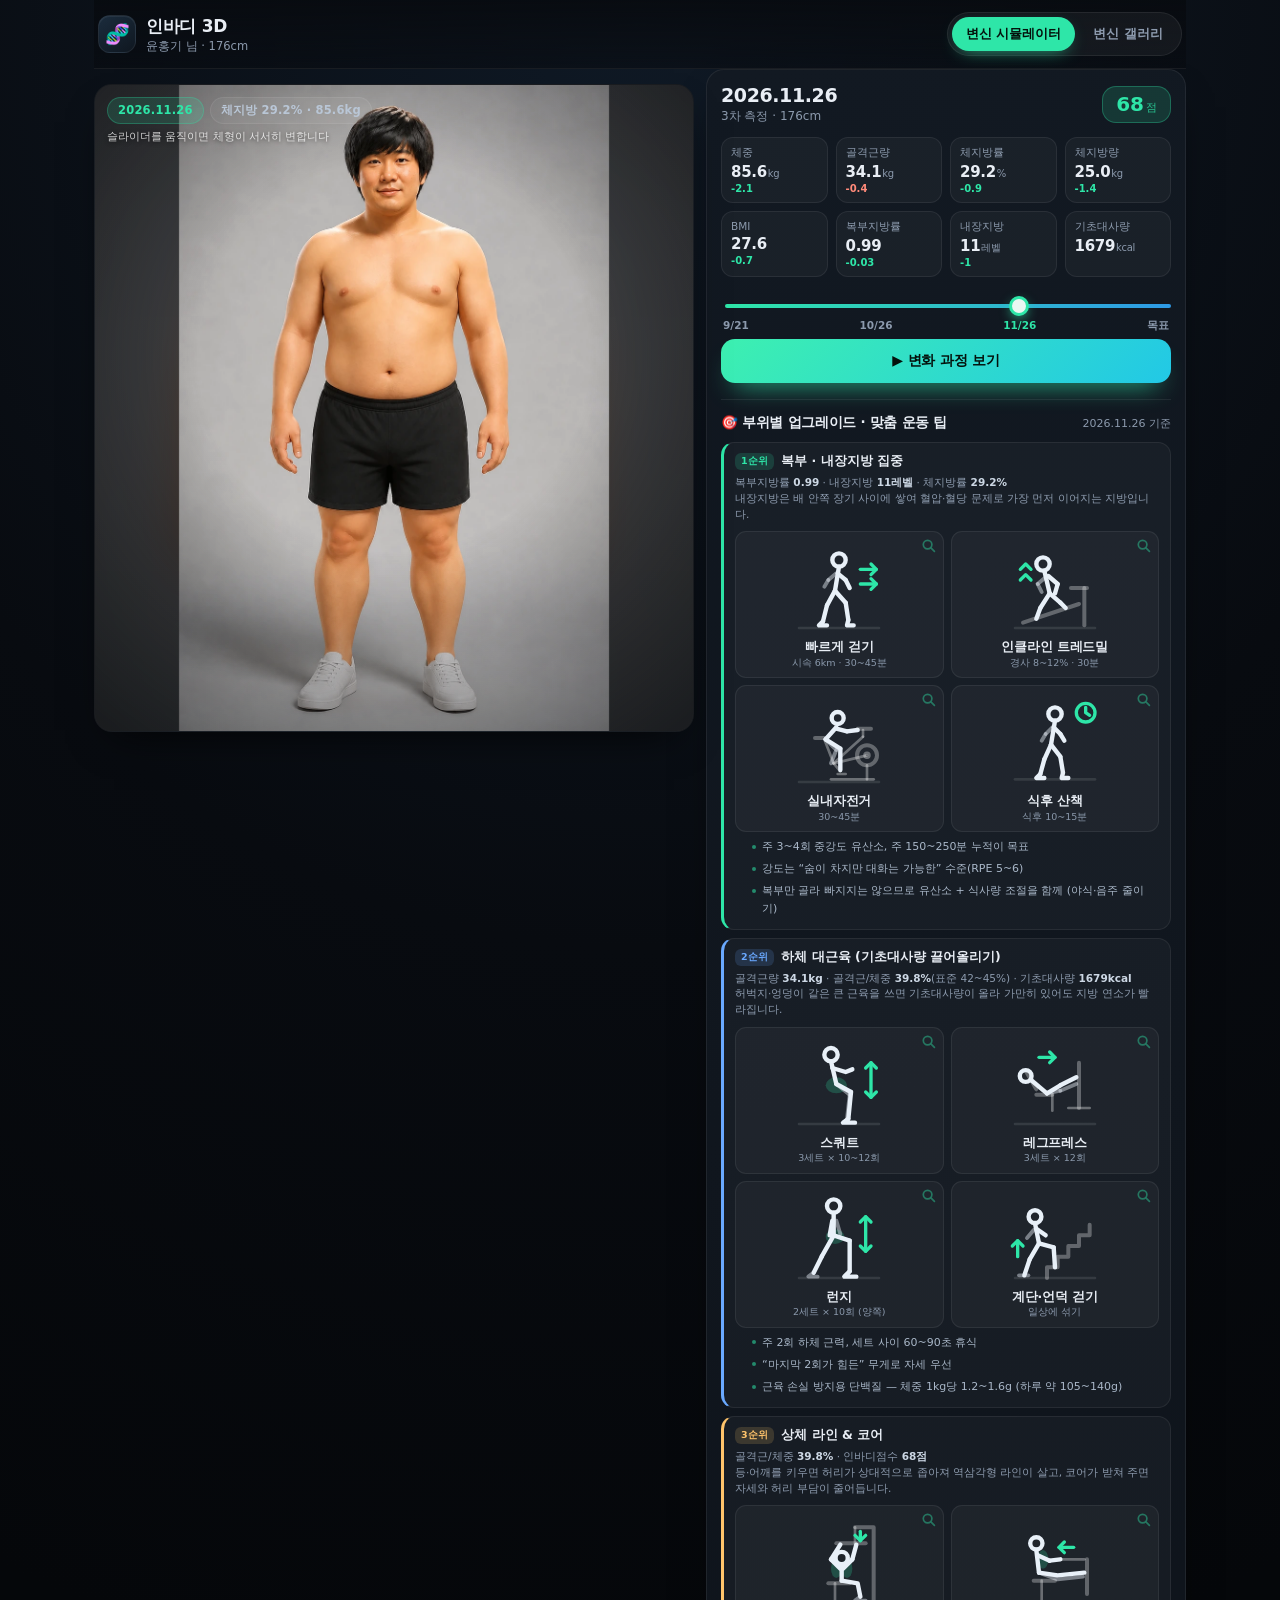
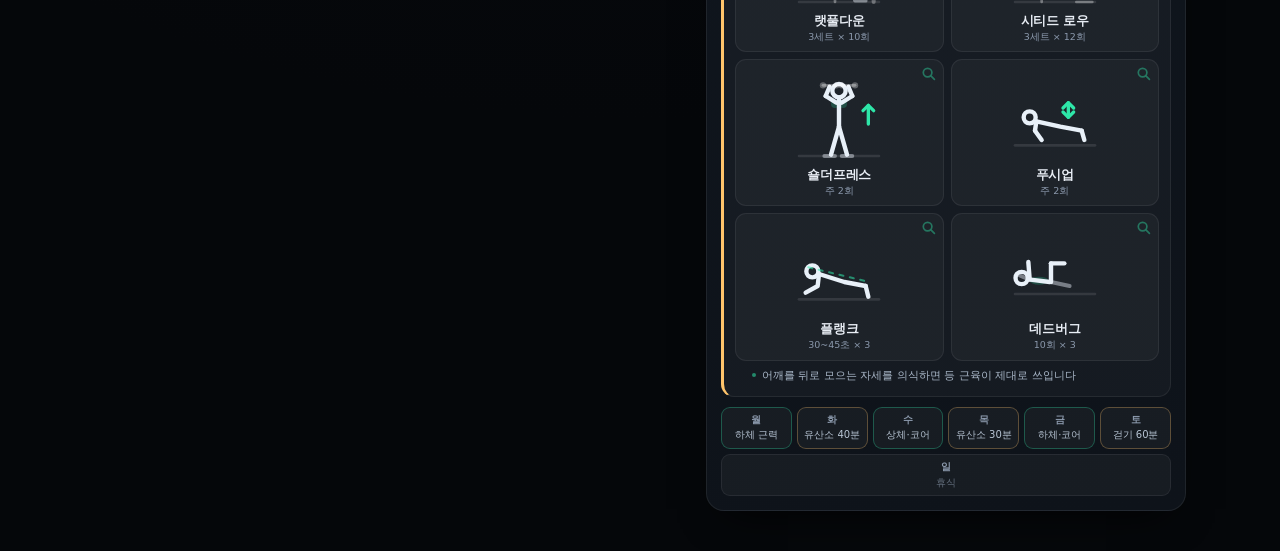
==== commit e8888646: "운동 일러스트 88~96px 확대, 동작 진폭 강화(모션차단 해제), 탭하면 큰 동작 가이드 모달 추가" ====
--- a/index.html
+++ b/index.html
@@ -11,7 +11,7 @@
 <link rel="apple-touch-icon" href="assets/apple-touch-icon.png" />
 <meta name="apple-mobile-web-app-capable" content="yes" />
 <meta name="apple-mobile-web-app-status-bar-style" content="black-translucent" />
-<link rel="stylesheet" href="styles.css?v=70" />
+<link rel="stylesheet" href="styles.css?v=71" />
 </head>
 <body>
 <div class="app">
@@ -164,8 +164,21 @@
   </div>
 </div>
 
+<!-- ============ MOVE GUIDE MODAL ============ -->
+<div class="move-modal-backdrop hidden" id="move-modal">
+  <div class="move-modal" role="dialog" aria-modal="true" aria-labelledby="mm-title">
+    <button class="icon-btn mm-close" id="mm-close" aria-label="닫기">✕</button>
+    <div class="mm-stage" id="mm-art" aria-hidden="true"></div>
+    <h2 class="mm-title" id="mm-title"></h2>
+    <div class="mm-reps" id="mm-reps"></div>
+    <p class="mm-desc" id="mm-desc"></p>
+    <a class="mm-link" id="mm-link" href="#" target="_blank" rel="noopener noreferrer">▶ 유튜브에서 동작 영상 보기</a>
+    <p class="mm-tip">바탕을 누르면 닫힙니다 · 타일을 누르면 언제든 다시 볼 수 있어요</p>
+  </div>
+</div>
+
 <div class="toast" id="toast"></div>
 
-<script type="module" src="app.js?v=70"></script>
+<script type="module" src="app.js?v=71"></script>
 </body>
 </html>
--- a/styles.css
+++ b/styles.css
@@ -420,6 +420,60 @@
 .grid2 { display: grid; grid-template-columns: 1fr 1fr; gap: 0 10px; }
 .form-hint { font-size: 10.5px; color: var(--muted); margin: 2px 0 14px; line-height: 1.5; }
 
+/* ---------- 운동 동작 가이드 모달 (v71) ---------- */
+.move-modal-backdrop {
+  position: fixed; inset: 0; z-index: 70;
+  display: flex; align-items: center; justify-content: center;
+  padding: 20px 16px calc(20px + env(safe-area-inset-bottom));
+  background: rgba(3,6,10,0.72);
+  backdrop-filter: blur(6px);
+  animation: fade .2s ease;
+}
+.move-modal-backdrop.hidden { display: none; }
+.move-modal {
+  position: relative;
+  width: 100%; max-width: 360px;
+  max-height: 88vh; overflow-y: auto;
+  padding: 18px 18px 16px;
+  text-align: center;
+  background: linear-gradient(170deg, #16202c, #0a0f15);
+  border: 1px solid rgba(46,230,168,0.18);
+  border-radius: 22px;
+  box-shadow: var(--shadow);
+  animation: pop .26s cubic-bezier(.2,.9,.3,1.08);
+}
+@keyframes pop { from { transform: scale(.92) translateY(10px); opacity: 0; } to { transform: none; opacity: 1; } }
+.move-modal .mm-close { position: absolute; top: 8px; right: 8px; }
+.mm-stage {
+  position: relative;
+  width: 190px; height: 190px; margin: 0 auto 4px;
+  display: grid; place-items: center;
+}
+.mm-stage::before {
+  content: ""; position: absolute; inset: 10%;
+  border-radius: 50%;
+  background: radial-gradient(circle at 50% 55%, rgba(46,230,168,0.16), rgba(46,230,168,0) 70%);
+}
+.mm-stage svg { position: relative; display: block; width: 100%; height: 100%; }
+.mm-title { margin: 0; font-size: 19px; letter-spacing: -0.4px; }
+.mm-reps {
+  display: inline-block; margin-top: 6px;
+  font-size: 11px; font-weight: 700; color: var(--mint);
+  background: rgba(46,230,168,0.12); border: 1px solid rgba(46,230,168,0.22);
+  padding: 3px 9px; border-radius: 999px;
+}
+.mm-desc { margin: 12px 2px 0; font-size: 12.5px; line-height: 1.62; color: #c9d5e2; }
+.mm-link {
+  display: flex; align-items: center; justify-content: center; gap: 6px;
+  margin-top: 14px; padding: 10px 12px;
+  border-radius: 12px;
+  font-size: 12.5px; font-weight: 700; color: #04120c;
+  background: var(--mint); text-decoration: none;
+  box-shadow: 0 10px 24px -14px rgba(46,230,168,0.9);
+}
+.mm-tip { margin: 9px 0 0; font-size: 10.5px; color: var(--muted); }
+body.modal-open { overflow: hidden; }
+
 /* toast */
 .toast {
   position: fixed; left: 50%; bottom: 24px; transform: translate(-50%, 20px);
@@ -441,7 +495,7 @@
   .stats { grid-template-columns: repeat(4, 1fr); }
 }
 
-/* ---------- 운동 동작 일러스트 (v65) ---------- */
+/* ---------- 운동 동작 일러스트 (v71: 크게 + 눌러서 확대) ---------- */
 .move-grid {
   display: grid;
   grid-template-columns: repeat(2, minmax(0, 1fr));
@@ -449,15 +503,24 @@
   margin-top: 9px;
 }
 .move {
+  position: relative;
   display: flex; flex-direction: column; align-items: center; text-align: center;
-  gap: 1px; padding: 7px 5px 6px;
+  gap: 1px; padding: 8px 5px 8px;
   border-radius: 11px;
   background: rgba(255,255,255,0.035);
   border: 1px solid var(--line);
-}
-.move-art { width: 56px; height: 56px; display: grid; place-items: center; }
+  cursor: pointer;
+  transition: background .16s, border-color .16s, transform .12s;
+}
+.move:hover { background: rgba(46,230,168,0.05); border-color: rgba(46,230,168,0.28); }
+.move:active { transform: scale(.98); }
+.move:focus-visible { outline: 2px solid rgba(46,230,168,0.55); outline-offset: 2px; }
+.move-art { width: 88px; height: 88px; display: grid; place-items: center; }
 .move-art svg { display: block; width: 100%; height: 100%; }
-.move-name { font-size: 11.5px; font-weight: 700; letter-spacing: -0.2px; line-height: 1.3; }
+.move-zoom { position: absolute; top: 6px; right: 6px; width: 16px; height: 16px; opacity: .45; }
+.move-zoom svg { display: block; width: 100%; height: 100%; }
+.move:hover .move-zoom { opacity: .9; }
+.move-name { font-size: 12px; font-weight: 700; letter-spacing: -0.2px; line-height: 1.3; margin-top: 2px; }
 .move-reps { font-size: 9.5px; color: var(--muted); line-height: 1.35; }
 .tip-notes { list-style: none; margin: 9px 0 0; padding: 0; display: grid; gap: 3px; }
 .tip-notes li {
@@ -508,8 +571,8 @@
 }
 
 @media (min-width: 860px) {
-  .move-art { width: 64px; height: 64px; }
-  .move-name { font-size: 12px; }
+  .move-art { width: 96px; height: 96px; }
+  .move-name { font-size: 12.5px; }
 }
 
 /* 카드가 표 때문에 화면 밖으로 넓어지지 않게 (표는 카드 안에서 가로 스크롤) */
@@ -532,24 +595,24 @@
 .mv .arw-d { animation: nudgeD 1.6s ease-in-out infinite; }
 .mv .arw-b { animation: nudgeB 1.7s ease-in-out infinite; }
 @keyframes nudgeR {
-  0%, 100% { transform: translateX(-1.2px); opacity: .5; }
-  50% { transform: translateX(1.4px); opacity: 1; }
+  0%, 100% { transform: translateX(-2.2px); opacity: .5; }
+  50% { transform: translateX(2.6px); opacity: 1; }
 }
 @keyframes nudgeL {
-  0%, 100% { transform: translateX(1.2px); opacity: .5; }
-  50% { transform: translateX(-1.4px); opacity: 1; }
+  0%, 100% { transform: translateX(2.2px); opacity: .5; }
+  50% { transform: translateX(-2.6px); opacity: 1; }
 }
 @keyframes nudgeU {
-  0%, 100% { transform: translateY(1.4px); opacity: .5; }
-  50% { transform: translateY(-1.4px); opacity: 1; }
+  0%, 100% { transform: translateY(2.2px); opacity: .5; }
+  50% { transform: translateY(-2.6px); opacity: 1; }
 }
 @keyframes nudgeD {
-  0%, 100% { transform: translateY(-1.2px); opacity: .5; }
-  50% { transform: translateY(1.2px); opacity: 1; }
+  0%, 100% { transform: translateY(-2.2px); opacity: .5; }
+  50% { transform: translateY(2.6px); opacity: 1; }
 }
 @keyframes nudgeB {
-  0%, 100% { transform: translateY(-1.1px); opacity: .5; }
-  50% { transform: translateY(1.3px); opacity: 1; }
+  0%, 100% { transform: translateY(-2px); opacity: .5; }
+  50% { transform: translateY(2.4px); opacity: 1; }
 }
 
 /* 자극 부위 표시 맥동 */
@@ -560,7 +623,7 @@
 .mv-walk .w-body { animation: bobFast 1.15s ease-in-out infinite; }
 @keyframes bobFast {
   0%, 100% { transform: translateY(0); }
-  50% { transform: translateY(-1.3px); }
+  50% { transform: translateY(-2.4px); }
 }
 .mv-walk .w-leg-a { transform-origin: 33px 38px; animation: sw 1.15s ease-in-out infinite alternate; }
 .mv-walk .w-shin-a { transform-origin: 41px 47px; animation: kn 1.15s ease-in-out infinite alternate; }
@@ -571,14 +634,14 @@
 .mv-walk .w-arm-b { transform-origin: 34px 25px; animation: armSw 1.15s ease-in-out infinite alternate; }
 .mv-walk .w-fore-b { transform-origin: 28px 30px; animation: foreSw 1.15s ease-in-out infinite alternate-reverse; }
 @keyframes sw { from { transform: rotate(-13deg); } to { transform: rotate(13deg); } }
-@keyframes kn { from { transform: rotate(3deg); } to { transform: rotate(26deg); } }
-@keyframes armSw { from { transform: rotate(-11deg); } to { transform: rotate(11deg); } }
-@keyframes foreSw { from { transform: rotate(-6deg); } to { transform: rotate(9deg); } }
+@keyframes kn { from { transform: rotate(2deg); } to { transform: rotate(21deg); } }
+@keyframes armSw { from { transform: rotate(-13deg); } to { transform: rotate(13deg); } }
+@keyframes foreSw { from { transform: rotate(-9deg); } to { transform: rotate(13deg); } }
 
 .mv-postmeal .p-body { animation: bobSlow 2.6s ease-in-out infinite; }
 @keyframes bobSlow {
   0%, 100% { transform: translateY(0); }
-  50% { transform: translateY(-1px); }
+  50% { transform: translateY(-1.8px); }
 }
 .mv-postmeal .p-leg-a { transform-origin: 33px 38px; animation: swP 2.6s ease-in-out infinite alternate; }
 .mv-postmeal .p-shin-a { transform-origin: 40px 47px; animation: knP 2.6s ease-in-out infinite alternate; }
@@ -590,8 +653,8 @@
 .mv-postmeal .p-fore-b { transform-origin: 29px 30px; animation: foreSw 2.6s ease-in-out infinite alternate-reverse; }
 .mv-postmeal .p-clock { transform-origin: 59px 14px; animation: clockTick 2.6s ease-in-out infinite; }
 @keyframes swP { from { transform: rotate(-9deg); } to { transform: rotate(9deg); } }
-@keyframes knP { from { transform: rotate(2deg); } to { transform: rotate(18deg); } }
-@keyframes armP { from { transform: rotate(-8deg); } to { transform: rotate(8deg); } }
+@keyframes knP { from { transform: rotate(1deg); } to { transform: rotate(15deg); } }
+@keyframes armP { from { transform: rotate(-11deg); } to { transform: rotate(11deg); } }
 @keyframes clockTick {
   0%, 100% { transform: scale(1); }
   50% { transform: scale(1.09); }
@@ -601,7 +664,7 @@
 .mv-incline .i-body { animation: bobRun .95s ease-in-out infinite; }
 @keyframes bobRun {
   0%, 100% { transform: translateY(0); }
-  50% { transform: translateY(-1.5px); }
+  50% { transform: translateY(-2.6px); }
 }
 .mv-incline .i-leg-a { transform-origin: 32px 40px; animation: runT .95s ease-in-out infinite alternate; }
 .mv-incline .i-shin-a { transform-origin: 40px 47px; animation: runS .95s ease-in-out infinite alternate; }
@@ -612,8 +675,8 @@
 .mv-incline .i-arm-b { transform-origin: 30px 27px; animation: armRun .95s ease-in-out infinite alternate; }
 .mv-incline .i-fore-b { transform-origin: 23px 33px; animation: foreSw .95s ease-in-out infinite alternate-reverse; }
 @keyframes runT { from { transform: rotate(-16deg); } to { transform: rotate(16deg); } }
-@keyframes runS { from { transform: rotate(2deg); } to { transform: rotate(32deg); } }
-@keyframes armRun { from { transform: rotate(-12deg); } to { transform: rotate(12deg); } }
+@keyframes runS { from { transform: rotate(2deg); } to { transform: rotate(25deg); } }
+@keyframes armRun { from { transform: rotate(-14deg); } to { transform: rotate(14deg); } }
 
 /* ---------- 실내자전거 (페달 회전) ---------- */
 .mv-bike .b-leg-a { transform-origin: 26px 34px; animation: pedalT 1.5s ease-in-out infinite alternate; }
@@ -621,18 +684,18 @@
 .mv-bike .b-leg-b { transform-origin: 26px 34px; animation: pedalT 1.5s ease-in-out infinite alternate; animation-delay: -1.1s; }
 .mv-bike .b-shin-b { transform-origin: 34px 42px; animation: pedalS 1.5s ease-in-out infinite alternate; animation-delay: -1.48s; }
 .mv-bike .b-body { animation: bikeSway 1.5s ease-in-out infinite; }
-@keyframes pedalT { from { transform: rotate(-9deg); } to { transform: rotate(9deg); } }
-@keyframes pedalS { from { transform: rotate(-8deg); } to { transform: rotate(26deg); } }
+@keyframes pedalT { from { transform: rotate(-11deg); } to { transform: rotate(11deg); } }
+@keyframes pedalS { from { transform: rotate(-8deg); } to { transform: rotate(28deg); } }
 @keyframes bikeSway {
   0%, 100% { transform: translateY(0); }
-  50% { transform: translateY(-0.6px); }
+  50% { transform: translateY(-1.4px); }
 }
 
 /* ---------- 계단 오르기 ---------- */
 .mv-stairs .s-body { animation: climbBob 1.3s ease-in-out infinite; }
 @keyframes climbBob {
-  0%, 100% { transform: translateY(0.6px); }
-  50% { transform: translateY(-1.2px); }
+  0%, 100% { transform: translateY(1px); }
+  50% { transform: translateY(-2px); }
 }
 .mv-stairs .s-leg-a { transform-origin: 24px 40px; animation: stepT 1.3s ease-in-out infinite alternate; }
 .mv-stairs .s-shin-a { transform-origin: 35px 43px; animation: stepS 1.3s ease-in-out infinite alternate; }
@@ -640,8 +703,8 @@
 .mv-stairs .s-shin-b { transform-origin: 17px 52px; animation: stepS 1.3s ease-in-out infinite alternate-reverse; }
 .mv-stairs .s-arm-a { transform-origin: 22px 29px; animation: armP 1.3s ease-in-out infinite alternate-reverse; }
 .mv-stairs .s-arm-b { transform-origin: 20px 30px; animation: armP 1.3s ease-in-out infinite alternate; }
-@keyframes stepT { from { transform: rotate(-12deg); } to { transform: rotate(12deg); } }
-@keyframes stepS { from { transform: rotate(2deg); } to { transform: rotate(24deg); } }
+@keyframes stepT { from { transform: rotate(-15deg); } to { transform: rotate(15deg); } }
+@keyframes stepS { from { transform: rotate(2deg); } to { transform: rotate(26deg); } }
 
 /* ---------- 스쿼트 ---------- */
 .mv-squat .q-body { transform-origin: 34px 36px; animation: sqBody 2.8s ease-in-out infinite alternate; }
@@ -650,20 +713,20 @@
 .mv-squat .q-leg-b { transform-origin: 34px 36px; animation: sqThighB 2.8s ease-in-out infinite alternate; }
 .mv-squat .q-shin-b { transform-origin: 44px 44px; animation: sqShinB 2.8s ease-in-out infinite alternate; }
 .mv-squat .q-arm { transform-origin: 31px 24px; animation: sqArm 2.8s ease-in-out infinite alternate; }
-@keyframes sqBody { from { transform: translateY(0) rotate(0deg); } to { transform: translateY(4px) rotate(6deg); } }
-@keyframes sqThigh { from { transform: rotate(0deg); } to { transform: rotate(-27deg); } }
-@keyframes sqShin { from { transform: rotate(0deg); } to { transform: rotate(21deg); } }
-@keyframes sqThighB { from { transform: rotate(0deg); } to { transform: rotate(-24deg); } }
-@keyframes sqShinB { from { transform: rotate(0deg); } to { transform: rotate(19deg); } }
-@keyframes sqArm { from { transform: rotate(0deg); } to { transform: rotate(-8deg); } }
+@keyframes sqBody { from { transform: translateY(0) rotate(0deg); } to { transform: translateY(9px) rotate(20deg); } }
+@keyframes sqThigh { from { transform: rotate(0deg); } to { transform: rotate(-38deg); } }
+@keyframes sqShin { from { transform: rotate(0deg); } to { transform: rotate(29deg); } }
+@keyframes sqThighB { from { transform: rotate(0deg); } to { transform: rotate(-32deg); } }
+@keyframes sqShinB { from { transform: rotate(0deg); } to { transform: rotate(25deg); } }
+@keyframes sqArm { from { transform: rotate(0deg); } to { transform: rotate(-13deg); } }
 
 /* ---------- 레그프레스 ---------- */
 .mv-legpress .l-legs { animation: lpPush 2.4s ease-in-out infinite alternate; }
 .mv-legpress .l-plate { animation: lpPlate 2.4s ease-in-out infinite alternate; }
 .mv-legpress .l-body { animation: lpBody 2.4s ease-in-out infinite alternate; }
-@keyframes lpPush { from { transform: translateX(0); } to { transform: translateX(3px); } }
-@keyframes lpPlate { from { transform: translateX(0); } to { transform: translateX(3.6px); } }
-@keyframes lpBody { from { transform: translateX(0); } to { transform: translateX(-1px); } }
+@keyframes lpPush { from { transform: translateX(0); } to { transform: translateX(7px); } }
+@keyframes lpPlate { from { transform: translateX(0); } to { transform: translateX(9px); } }
+@keyframes lpBody { from { transform: translateX(0); } to { transform: translateX(-3px); } }
 
 /* ---------- 런지 ---------- */
 .mv-lunge .u-body { animation: lungeBody 2.6s ease-in-out infinite alternate; }
@@ -673,45 +736,41 @@
 .mv-lunge .u-shin-b { transform-origin: 23px 50px; animation: lungeShinB 2.6s ease-in-out infinite alternate; }
 .mv-lunge .u-arm-a { transform-origin: 31px 23px; animation: armP 2.6s ease-in-out infinite alternate; }
 .mv-lunge .u-arm-b { transform-origin: 34px 23px; animation: armP 2.6s ease-in-out infinite alternate-reverse; }
-@keyframes lungeBody { from { transform: translateY(0); } to { transform: translateY(3px); } }
-@keyframes lungeThigh { from { transform: rotate(0deg); } to { transform: rotate(-13deg); } }
-@keyframes lungeShin { from { transform: rotate(0deg); } to { transform: rotate(14deg); } }
-@keyframes lungeThighB { from { transform: rotate(0deg); } to { transform: rotate(7deg); } }
-@keyframes lungeShinB { from { transform: rotate(0deg); } to { transform: rotate(10deg); } }
+@keyframes lungeBody { from { transform: translateY(0); } to { transform: translateY(7px); } }
+@keyframes lungeThigh { from { transform: rotate(0deg); } to { transform: rotate(-24deg); } }
+@keyframes lungeShin { from { transform: rotate(0deg); } to { transform: rotate(26deg); } }
+@keyframes lungeThighB { from { transform: rotate(0deg); } to { transform: rotate(14deg); } }
+@keyframes lungeShinB { from { transform: rotate(0deg); } to { transform: rotate(20deg); } }
 
 /* ---------- 랫풀다운 ---------- */
 .mv-pulldown .d-bar { animation: pdBar 2.6s ease-in-out infinite alternate; }
 .mv-pulldown .d-cable { transform-origin: 48px 10px; animation: pdCable 2.6s ease-in-out infinite alternate; }
 .mv-pulldown .d-body { animation: pdBody 2.6s ease-in-out infinite alternate; }
-.mv-pulldown .d-arm-a { transform-origin: 37px 41px; animation: pdArmA 2.6s ease-in-out infinite alternate; }
 .mv-pulldown .d-fore-a { transform-origin: 30px 34px; animation: pdForeA 2.6s ease-in-out infinite alternate; }
-.mv-pulldown .d-arm-b { transform-origin: 39px 41px; animation: pdArmB 2.6s ease-in-out infinite alternate; }
 .mv-pulldown .d-fore-b { transform-origin: 46px 34px; animation: pdForeB 2.6s ease-in-out infinite alternate; }
-@keyframes pdBar { from { transform: translateY(0); } to { transform: translateY(6px); } }
-@keyframes pdCable { from { transform: scaleY(1); } to { transform: scaleY(1.5); } }
-@keyframes pdBody { from { transform: translateY(0); } to { transform: translateY(0.8px); } }
-@keyframes pdArmA { from { transform: rotate(0deg); } to { transform: rotate(-13deg); } }
-@keyframes pdForeA { from { transform: rotate(0deg); } to { transform: rotate(30deg); } }
-@keyframes pdArmB { from { transform: rotate(0deg); } to { transform: rotate(13deg); } }
-@keyframes pdForeB { from { transform: rotate(0deg); } to { transform: rotate(-30deg); } }
+@keyframes pdBar { from { transform: translateY(0); } to { transform: translateY(7px); } }
+@keyframes pdCable { from { transform: scaleY(1); } to { transform: scaleY(1.4); } }
+@keyframes pdBody { from { transform: translateY(0); } to { transform: translateY(1px); } }
+@keyframes pdForeA { from { transform: rotate(0deg); } to { transform: rotate(16deg); } }
+@keyframes pdForeB { from { transform: rotate(0deg); } to { transform: rotate(32deg); } }
 
 /* ---------- 시티드 로우 ---------- */
 .mv-row .r-torso { transform-origin: 24px 44px; animation: rowTorso 2.6s ease-in-out infinite alternate; }
 .mv-row .r-arm { transform-origin: 23px 31px; animation: rowArm 2.6s ease-in-out infinite alternate; }
 .mv-row .r-fore { transform-origin: 32px 35px; animation: rowFore 2.6s ease-in-out infinite alternate; }
 .mv-row .r-cable { transform-origin: 58px 34px; animation: rowCable 2.6s ease-in-out infinite alternate; }
-@keyframes rowTorso { from { transform: rotate(0deg); } to { transform: rotate(-5deg); } }
-@keyframes rowArm { from { transform: rotate(0deg); } to { transform: rotate(42deg); } }
-@keyframes rowFore { from { transform: rotate(0deg); } to { transform: rotate(-62deg); } }
-@keyframes rowCable { from { transform: scaleX(1); } to { transform: scaleX(1.4); } }
+@keyframes rowTorso { from { transform: rotate(0deg); } to { transform: rotate(-9deg); } }
+@keyframes rowArm { from { transform: rotate(0deg); } to { transform: rotate(54deg); } }
+@keyframes rowFore { from { transform: rotate(0deg); } to { transform: rotate(-72deg); } }
+@keyframes rowCable { from { transform: scaleX(1); } to { transform: scaleX(1.7); } }
 
 /* ---------- 푸시업 ---------- */
 .mv-pushup .p-fig { animation: puBody 1.9s ease-in-out infinite alternate; }
 .mv-pushup .p-arm { transform-origin: 22px 40px; animation: puArm 1.9s ease-in-out infinite alternate; }
 .mv-pushup .p-fore { transform-origin: 21px 47px; animation: puFore 1.9s ease-in-out infinite alternate; }
-@keyframes puBody { from { transform: translateY(0); } to { transform: translateY(3px); } }
-@keyframes puArm { from { transform: rotate(0deg); } to { transform: rotate(-9deg); } }
-@keyframes puFore { from { transform: rotate(0deg); } to { transform: rotate(13deg); } }
+@keyframes puBody { from { transform: translateY(0); } to { transform: translateY(7px); } }
+@keyframes puArm { from { transform: rotate(0deg); } to { transform: rotate(-16deg); } }
+@keyframes puFore { from { transform: rotate(0deg); } to { transform: rotate(24deg); } }
 
 /* ---------- 숄더프레스 ---------- */
 .mv-shoulderpress .h-arm-a { transform-origin: 34px 26px; animation: spArmA 2.4s ease-in-out infinite alternate; }
@@ -720,23 +779,23 @@
 .mv-shoulderpress .h-fore-b { transform-origin: 46px 21px; animation: spForeB 2.4s ease-in-out infinite alternate; }
 .mv-shoulderpress .h-dumb-a { animation: spDumbA 2.4s ease-in-out infinite alternate; }
 .mv-shoulderpress .h-dumb-b { animation: spDumbB 2.4s ease-in-out infinite alternate; }
-@keyframes spArmA { from { transform: rotate(0deg); } to { transform: rotate(24deg); } }
-@keyframes spForeA { from { transform: rotate(0deg); } to { transform: rotate(-18deg); } }
-@keyframes spArmB { from { transform: rotate(0deg); } to { transform: rotate(-24deg); } }
-@keyframes spForeB { from { transform: rotate(0deg); } to { transform: rotate(18deg); } }
-@keyframes spDumbA { from { transform: translate(0, 0); } to { transform: translate(4.6px, -5px); } }
-@keyframes spDumbB { from { transform: translate(0, 0); } to { transform: translate(-4.6px, -5px); } }
+@keyframes spArmA { from { transform: rotate(0deg); } to { transform: rotate(33deg); } }
+@keyframes spForeA { from { transform: rotate(0deg); } to { transform: rotate(-88deg); } }
+@keyframes spArmB { from { transform: rotate(0deg); } to { transform: rotate(-33deg); } }
+@keyframes spForeB { from { transform: rotate(0deg); } to { transform: rotate(88deg); } }
+@keyframes spDumbA { from { transform: translate(0, 0); } to { transform: translate(-4px, -2px); } }
+@keyframes spDumbB { from { transform: translate(0, 0); } to { transform: translate(4px, -2px); } }
 
 /* ---------- 플랭크 (코어 라인 맥동) ---------- */
 .mv-plank .k-fig { animation: plankBreath 3.6s ease-in-out infinite; }
 .mv-plank .k-core { animation: plankCore 3.6s ease-in-out infinite; }
 @keyframes plankBreath {
   0%, 100% { transform: translateY(0); }
-  50% { transform: translateY(-0.7px); }
+  50% { transform: translateY(-1.5px); }
 }
 @keyframes plankCore {
   0%, 100% { opacity: .3; stroke-dashoffset: 0; }
-  50% { opacity: .95; stroke-dashoffset: -8; }
+  50% { opacity: .95; stroke-dashoffset: -12; }
 }
 
 /* ---------- 데드버그 ---------- */
@@ -745,25 +804,20 @@
 .mv-deadbug .x-leg-a { transform-origin: 33px 45px; animation: dbLegA 3s ease-in-out infinite alternate; }
 .mv-deadbug .x-shin-a { transform-origin: 33px 31px; animation: dbShinA 3s ease-in-out infinite alternate; }
 .mv-deadbug .x-leg-b { transform-origin: 33px 45px; animation: dbLegB 3s ease-in-out infinite alternate; }
-@keyframes dbArmA { from { transform: rotate(0deg); } to { transform: rotate(-28deg); } }
-@keyframes dbArmB { from { transform: rotate(0deg); } to { transform: rotate(16deg); } }
-@keyframes dbLegA { from { transform: rotate(0deg); } to { transform: rotate(26deg); } }
-@keyframes dbShinA { from { transform: rotate(0deg); } to { transform: rotate(-26deg); } }
-@keyframes dbLegB { from { transform: rotate(0deg); } to { transform: rotate(-14deg); } }
+@keyframes dbArmA { from { transform: rotate(0deg); } to { transform: rotate(-45deg); } }
+@keyframes dbArmB { from { transform: rotate(0deg); } to { transform: rotate(26deg); } }
+@keyframes dbLegA { from { transform: rotate(0deg); } to { transform: rotate(34deg); } }
+@keyframes dbShinA { from { transform: rotate(0deg); } to { transform: rotate(-32deg); } }
+@keyframes dbLegB { from { transform: rotate(0deg); } to { transform: rotate(-24deg); } }
 
 /* ---------- 전신 근력 (바벨 스쿼트) ---------- */
 .mv-fullbody .f-body { animation: fbBody 2.8s ease-in-out infinite alternate; }
 .mv-fullbody .f-leg-a { transform-origin: 36px 40px; animation: fbLegA 2.8s ease-in-out infinite alternate; }
 .mv-fullbody .f-leg-b { transform-origin: 36px 40px; animation: fbLegB 2.8s ease-in-out infinite alternate; }
-@keyframes fbBody { from { transform: translateY(0); } to { transform: translateY(4px); } }
-@keyframes fbLegA { from { transform: rotate(0deg); } to { transform: rotate(5deg); } }
-@keyframes fbLegB { from { transform: rotate(0deg); } to { transform: rotate(-5deg); } }
-
-/* 움직임 최소화 설정을 켠 사용자는 정지 그림으로 */
-@media (prefers-reduced-motion: reduce) {
-  .move-art svg,
-  .move-art svg * {
-    animation: none !important;
-    transition: none !important;
-  }
-}
+@keyframes fbBody { from { transform: translateY(0); } to { transform: translateY(9px); } }
+@keyframes fbLegA { from { transform: rotate(0deg); } to { transform: rotate(11deg); } }
+@keyframes fbLegB { from { transform: rotate(0deg); } to { transform: rotate(-11deg); } }
+
+/* 운동 일러스트 애니메이션은 시스템의 '동작 줄이기'(prefers-reduced-motion)나
+   안드로이드 절전·접근성 설정과 무관하게 항상 재생합니다. (v71)
+   — 설정 때문에 그림이 멈춰 동작을 알아보기 어려웠던 문제 해결 */
